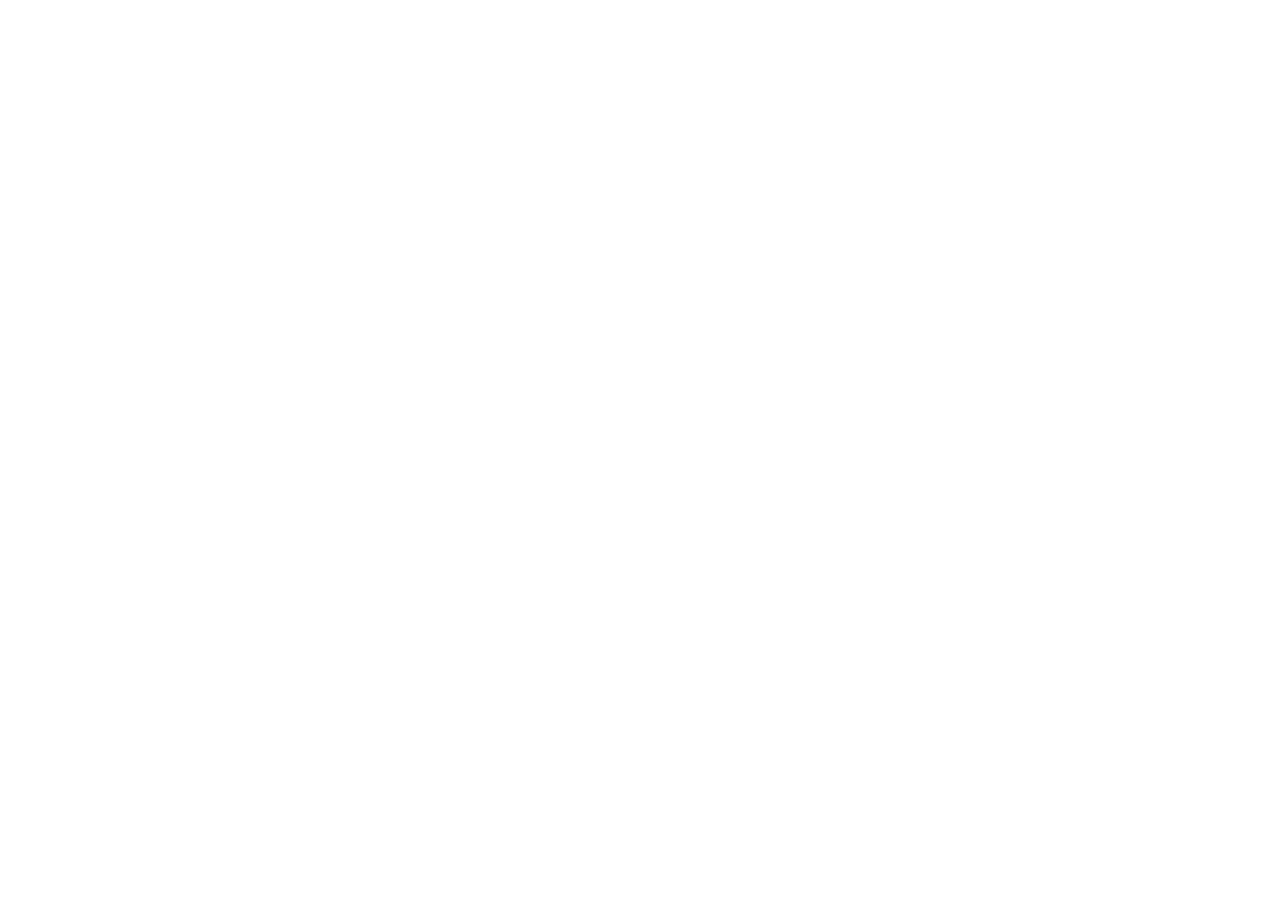
==== about.html @ 87c040ad "Initial commit" ====
<!DOCTYPE html>
<html lang="en">
  <head>
    <meta charset="UTF-8" />
    <meta name="viewport" content="width=device-width, initial-scale=1.0" />
    <title>Document</title>
  </head>
  <body></body>
</html>
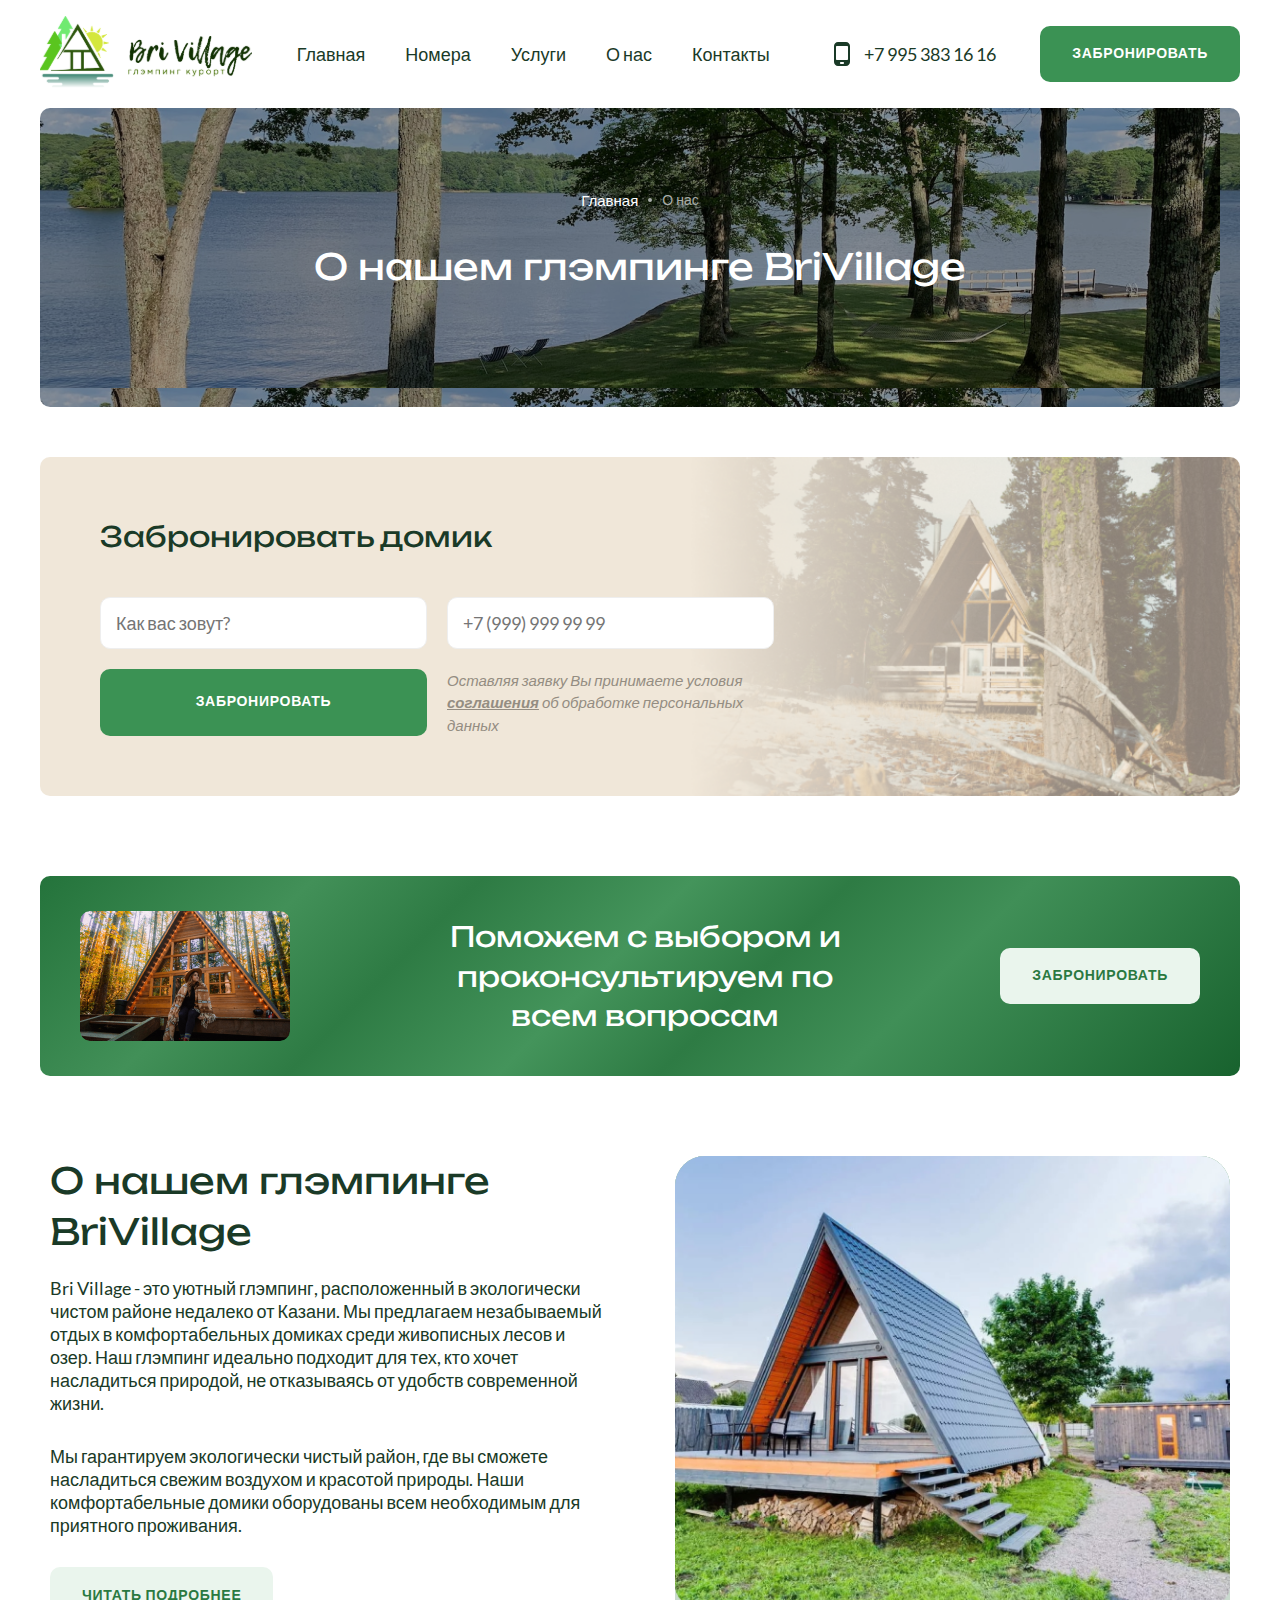
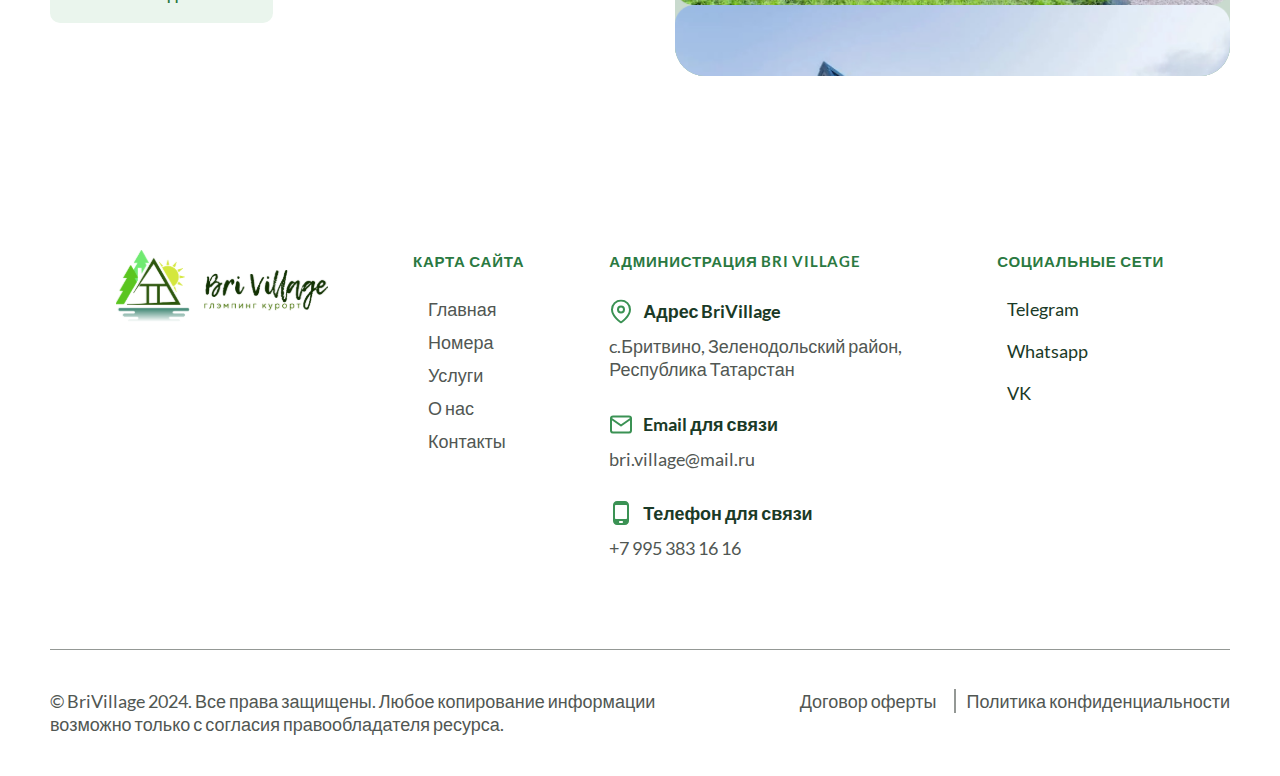
==== commit 98877bfd: "about rooms and contacts page started" ====
--- a/about.html
+++ b/about.html
@@ -3,7 +3,314 @@
   <head>
     <meta charset="UTF-8" />
     <meta name="viewport" content="width=device-width, initial-scale=1.0" />
-    <title>Document</title>
+    <title>О нас</title>
+    <link rel="stylesheet" href="src/fonts/stylesheet.css" />
+    <link rel="stylesheet" href="src/css/style.css" />
   </head>
-  <body></body>
+  <body>
+    <header class="header container">
+      <a href="index.html" class="logo">
+        <img src="src/img/logo.svg" alt="лого" />
+      </a>
+      <nav class="header__nav">
+        <ul class="header__menu menu">
+          <li class="menu__item">
+            <a class="menu__link" href="index.html">Главная </a>
+          </li>
+          <li class="menu__item">
+            <a href="rooms.html" class="menu__link"> Номера </a>
+          </li>
+          <li class="menu__item">
+            <a href="services.html" class="menu__link">Услуги </a>
+          </li>
+          <li class="menu__item">
+            <a href="about.html" class="menu__link">О нас </a>
+          </li>
+          <li class="menu__item">
+            <a href="contacts.html" class="menu__link">Контакты </a>
+          </li>
+        </ul>
+      </nav>
+      <p class="header__phone">
+        <a class="header__phone-link" href="+79953831616">
+          <svg
+            width="24"
+            height="24"
+            viewBox="0 0 24 24"
+            fill="none"
+            xmlns="http://www.w3.org/2000/svg"
+          >
+            <path
+              d="M20 4C20 1.8 18.2 0 16 0H8C5.8 0 4 1.8 4 4V20C4 22.2 5.8 24 8 24H16C18.2 24 20 22.2 20 20V4ZM13 22H11C10.4 22 10 21.6 10 21C10 20.4 10.4 20 11 20H13C13.6 20 14 20.4 14 21C14 21.6 13.6 22 13 22ZM18 17C18 17.6 17.6 18 17 18H7C6.4 18 6 17.6 6 17V5C6 4.4 6.4 4 7 4H17C17.6 4 18 4.4 18 5V17Z"
+              fill="#1A3A27"
+            />
+          </svg>
+          +7 995 383 16 16</a
+        >
+      </p>
+      <button class="button">Забронировать</button>
+    </header>
+    <section class="about-page__hero container">
+      <section class="breadcrums breadcrums_about container">
+        <a
+          href="index.html"
+          class="breadcrums__link breadcrums__link_about-page"
+          >Главная</a
+        >
+        <a href="about.html" class="breadcrums__link">О нас</a>
+      </section>
+      <h1 class="about-page__heading">О нашем глэмпинге BriVillage</h1>
+    </section>
+    <section class="book-help container">
+      <h2 class="book-help__heading">Забронировать домик</h2>
+      <form class="book-help__form" action="#">
+        <input
+          class="book-help__form-input"
+          type="text"
+          placeholder="Как вас зовут?"
+        />
+        <input
+          class="book-help__form-input"
+          type="tel"
+          placeholder="+7 (999) 999 99 99"
+        />
+        <button type="submit" class="button book-help__btn">
+          Забронировать
+        </button>
+        <p class="book-help__text">
+          Оставляя заявку Вы принимаете условия
+          <a class="book-help__agreement-link" href="#">соглашения</a> об
+          обработке персональных данных
+        </p>
+      </form>
+    </section>
+    <section class="help container">
+      <img class="help__img" src="src/img/help_photo.png" alt="photo" />
+      <h2 class="help__heading">
+        Поможем с выбором и проконсультируем по всем вопросам
+      </h2>
+      <button class="button services__btn">Забронировать</button>
+    </section>
+    <section class="about container">
+      <div class="about__content">
+        <h2 class="about__heading">О нашем глэмпинге BriVillage</h2>
+        <p class="about__text">
+          Bri Village - это уютный глэмпинг, расположенный в экологически чистом
+          районе недалеко от Казани. Мы предлагаем незабываемый отдых в
+          комфортабельных домиках среди живописных лесов и озер. Наш глэмпинг
+          идеально подходит для тех, кто хочет насладиться природой, не
+          отказываясь от удобств современной жизни.
+        </p>
+        <p class="about__text">
+          Мы гарантируем экологически чистый район, где вы сможете насладиться
+          свежим воздухом и красотой природы. Наши комфортабельные домики
+          оборудованы всем необходимым для приятного проживания.
+        </p>
+        <a href="about.html" class="button services__btn about__btn"
+          >Читать подробнее</a
+        >
+      </div>
+      <div class="about__slider">
+        <div class="slider-box slider-box_rent">
+          <div class="swiper-container">
+            <!-- Additional required wrapper -->
+            <div class="swiper-wrapper">
+              <!-- Slides -->
+              <div class="swiper-slide">
+                <img
+                  src="src/img/about_us_gallery1.png"
+                  alt="1"
+                  class="swiper-img"
+                />
+              </div>
+              <div class="swiper-slide">
+                <img
+                  src="src/img/about_us_gallery1.png"
+                  alt="1"
+                  class="swiper-img"
+                />
+              </div>
+              <div class="swiper-slide">
+                <img
+                  src="src/img/about_us_gallery1.png"
+                  alt="1"
+                  class="swiper-img"
+                />
+              </div>
+            </div>
+            <!-- If we need pagination -->
+            <div class="swiper-pagination"></div>
+
+            <!-- If we need navigation buttons -->
+            <div class="swiper-button-prev"></div>
+            <div class="swiper-button-next"></div>
+          </div>
+        </div>
+      </div>
+    </section>
+    <footer class="footer container">
+      <div class="footer__content">
+        <a href="index.html" class="logo">
+          <img src="src/img/logo.svg" alt="лого" />
+        </a>
+        <nav class="footer__nav">
+          <h3 class="footer__headings">Карта сайта</h3>
+          <ul class="menu menu_column">
+            <li class="menu__item">
+              <a class="menu__link footer__text" href="index.html">Главная </a>
+            </li>
+            <li class="menu__item">
+              <a href="rooms.html" class="menu__link footer__text"> Номера </a>
+            </li>
+            <li class="menu__item">
+              <a href="services.html" class="menu__link footer__text"
+                >Услуги
+              </a>
+            </li>
+            <li class="menu__item">
+              <a href="about.html" class="menu__link footer__text">О нас </a>
+            </li>
+            <li class="menu__item">
+              <a href="contacts.html" class="menu__link footer__text"
+                >Контакты
+              </a>
+            </li>
+          </ul>
+        </nav>
+        <article class="footer__contacts">
+          <h3 class="footer__headings">Администрация Bri Village</h3>
+          <div class="footer__item">
+            <h4 class="footer__item-title">
+              <svg
+                width="24"
+                height="25"
+                viewBox="0 0 24 25"
+                fill="none"
+                xmlns="http://www.w3.org/2000/svg"
+              >
+                <g clip-path="url(#clip0_794_539)">
+                  <path
+                    d="M21 10.5C21 17.5 12 23.5 12 23.5C12 23.5 3 17.5 3 10.5C3 8.11305 3.94821 5.82387 5.63604 4.13604C7.32387 2.44821 9.61305 1.5 12 1.5C14.3869 1.5 16.6761 2.44821 18.364 4.13604C20.0518 5.82387 21 8.11305 21 10.5Z"
+                    stroke="#3B9254"
+                    stroke-width="2"
+                    stroke-linecap="round"
+                    stroke-linejoin="round"
+                  />
+                  <path
+                    d="M12 13.5C13.6569 13.5 15 12.1569 15 10.5C15 8.84315 13.6569 7.5 12 7.5C10.3431 7.5 9 8.84315 9 10.5C9 12.1569 10.3431 13.5 12 13.5Z"
+                    stroke="#3B9254"
+                    stroke-width="2"
+                    stroke-linecap="round"
+                    stroke-linejoin="round"
+                  />
+                </g>
+                <defs>
+                  <clipPath id="clip0_794_539">
+                    <rect
+                      width="24"
+                      height="24"
+                      fill="white"
+                      transform="translate(0 0.5)"
+                    />
+                  </clipPath>
+                </defs>
+              </svg>
+              Адрес BriVillage
+            </h4>
+            <p class="footer__text">
+              c.Бритвино, Зеленодольский район, Республика Татарстан
+            </p>
+          </div>
+          <div class="footer__item">
+            <h4 class="footer__item-title">
+              <svg
+                width="24"
+                height="25"
+                viewBox="0 0 24 25"
+                fill="none"
+                xmlns="http://www.w3.org/2000/svg"
+              >
+                <path
+                  d="M4 4.5H20C21.1 4.5 22 5.4 22 6.5V18.5C22 19.6 21.1 20.5 20 20.5H4C2.9 20.5 2 19.6 2 18.5V6.5C2 5.4 2.9 4.5 4 4.5Z"
+                  stroke="#3B9254"
+                  stroke-width="2"
+                  stroke-linecap="round"
+                  stroke-linejoin="round"
+                />
+                <path
+                  d="M22 6.5L12 13.5L2 6.5"
+                  stroke="#3B9254"
+                  stroke-width="2"
+                  stroke-linecap="round"
+                  stroke-linejoin="round"
+                />
+              </svg>
+              Email для связи
+            </h4>
+            <p class="footer__text">bri.village@mail.ru</p>
+          </div>
+          <div class="footer__item">
+            <h4 class="footer__item-title">
+              <svg
+                width="24"
+                height="24"
+                viewBox="0 0 24 24"
+                fill="none"
+                xmlns="http://www.w3.org/2000/svg"
+              >
+                <path
+                  d="M20 4C20 1.8 18.2 0 16 0H8C5.8 0 4 1.8 4 4V20C4 22.2 5.8 24 8 24H16C18.2 24 20 22.2 20 20V4ZM13 22H11C10.4 22 10 21.6 10 21C10 20.4 10.4 20 11 20H13C13.6 20 14 20.4 14 21C14 21.6 13.6 22 13 22ZM18 17C18 17.6 17.6 18 17 18H7C6.4 18 6 17.6 6 17V5C6 4.4 6.4 4 7 4H17C17.6 4 18 4.4 18 5V17Z"
+                  fill="#3B9254"
+                />
+              </svg>
+              Телефон для связи
+            </h4>
+            <p class="footer__text">+7 995 383 16 16</p>
+          </div>
+        </article>
+        <article class="footer__socials">
+          <h3 class="footer__headings">Социальные сети</h3>
+          <ul class="socials-menu">
+            <li class="socials-menu-item">
+              <a
+                class="socials-menu-item__link"
+                href="https://web.telegram.org/a/"
+                target="_blank"
+                rel="noopener noreferrer"
+                ><i class="fa-brands fa-telegram" style="color: #74c0fc"></i>
+                Telegram</a
+              >
+            </li>
+            <li class="socials-menu-item">
+              <a
+                class="socials-menu-item__link"
+                href="http://Whatsapp.com"
+                target="_blank"
+                rel="noopener noreferrer"
+                ><i class="fa-brands fa-whatsapp" style="color: #0de7a6"></i>
+                Whatsapp</a
+              >
+            </li>
+            <li class="socials-menu-item">
+              <a
+                class="socials-menu-item__link"
+                href="http://vk.com"
+                target="_blank"
+                rel="noopener noreferrer"
+                ><i class="fa-brands fa-vk" style="color: #185adc"></i> VK</a
+              >
+            </li>
+          </ul>
+        </article>
+      </div>
+      <div class="footer__legal-info">
+        <p class="footer__rights">
+          &copy;&nbsp;BriVillage 2024. Все права защищены. Любое копирование
+          информации возможно только с&nbsp;согласия правообладателя ресурса.
+        </p>
+        <a class="footer__agreement" href="#">Договор оферты</a>
+        <a class="footer__policy" href="#">Политика конфиденциальности</a>
+      </div>
+    </footer>
+  </body>
 </html>
--- a/src/fonts/stylesheet.css
+++ b/src/fonts/stylesheet.css
@@ -0,0 +1,45 @@
+@font-face {
+    font-family: 'Unbounded';
+    src: url('Unbounded-Regular.woff2') format('woff2'),
+        url('Unbounded-Regular.woff') format('woff');
+    font-weight: normal;
+    font-style: normal;
+    font-display: swap;
+}
+
+@font-face {
+    font-family: 'Unbounded';
+    src: url('Unbounded-Medium.woff2') format('woff2'),
+        url('Unbounded-Medium.woff') format('woff');
+    font-weight: 500;
+    font-style: normal;
+    font-display: swap;
+}
+
+@font-face {
+    font-family: 'Unbounded';
+    src: url('Unbounded-Bold.woff2') format('woff2'),
+        url('Unbounded-Bold.woff') format('woff');
+    font-weight: bold;
+    font-style: normal;
+    font-display: swap;
+}
+
+@font-face {
+    font-family: 'Lato';
+    src: url('Lato-Bold.woff2') format('woff2'),
+        url('Lato-Bold.woff') format('woff');
+    font-weight: bold;
+    font-style: normal;
+    font-display: swap;
+}
+
+@font-face {
+    font-family: 'Lato';
+    src: url('Lato-Regular.woff2') format('woff2'),
+        url('Lato-Regular.woff') format('woff');
+    font-weight: normal;
+    font-style: normal;
+    font-display: swap;
+}
+
--- a/src/css/style.css
+++ b/src/css/style.css
@@ -0,0 +1,982 @@
+* {
+  margin: 0;
+  padding: 0;
+  box-sizing: border-box;
+}
+
+img {
+  max-width: 100%;
+}
+
+.container {
+  max-width: 1200px;
+  margin: 0 auto;
+  padding: 100px 15px;
+}
+
+.slider-box {
+  background-color: #3B9254;
+  overflow: hidden;
+  position: relative;
+  border-radius: 30px;
+}
+.slider-box__content {
+  position: relative;
+  top: 0;
+  z-index: 2;
+  color: white;
+  display: flex;
+  flex-direction: column;
+  align-items: center;
+  padding: 15rem 15rem 10rem 15rem;
+  pointer-events: none;
+}
+.slider-box__header {
+  color: #fff;
+  text-align: center;
+  font-family: "Unbounded";
+  font-size: 3.5rem;
+  font-style: normal;
+  font-weight: 600;
+  line-height: 110%;
+}
+.slider-box__subtitle {
+  color: #fff;
+  text-align: center;
+  font-family: "Unbounded";
+  font-size: 1.25rem;
+  font-style: normal;
+  font-weight: 500;
+  line-height: 150%;
+  margin-bottom: 1.75rem;
+}
+.slider-box__button {
+  display: flex;
+  align-items: center;
+  gap: 0.625rem;
+  pointer-events: all;
+}
+.slider-box__button::after {
+  content: url(/src/img/calendar_icon.svg);
+  font-size: 28px;
+}
+.slider-box_rent {
+  height: 520px;
+  margin-bottom: 34px;
+}
+.slider-box_rooms {
+  height: 50vh;
+  margin-bottom: 40px;
+}
+
+.swiper-container {
+  background-color: #C9DACE;
+  position: absolute;
+  top: 0;
+  left: 0;
+  width: 100%;
+  height: 100%;
+}
+
+.swiper-slide {
+  height: 100%;
+}
+
+.swiper-img {
+  display: block;
+  width: 100%;
+  height: 100%;
+  -o-object-fit: cover;
+     object-fit: cover;
+}
+
+.swiper-pagination-bullet {
+  width: 1.5625rem;
+  height: 0.1875rem;
+  border-radius: 0;
+  background-color: #fff;
+}
+
+.swiper-pagination-bullet-active {
+  width: 2.5rem;
+}
+
+.swiper-button-next {
+  right: 2rem;
+}
+.swiper-button-next:after {
+  content: url(/src/img/silderBtnRight.svg);
+}
+
+.swiper-button-prev {
+  left: 2rem;
+}
+.swiper-button-prev:after {
+  content: url(/src/img/silderBtnLeft.svg);
+}
+
+.dropdown {
+  position: relative;
+}
+.dropdown__button {
+  position: relative;
+  display: flex;
+  justify-content: space-between;
+  background-color: #fff;
+  text-align: left;
+  cursor: pointer;
+  font-family: "Lato", sans-serif;
+}
+.dropdown__button::after {
+  content: url(/src/img/vectors/user.svg);
+  height: 18px;
+}
+.dropdown__list {
+  display: none;
+  position: absolute;
+  left: 0;
+  top: 52px;
+  border: 1px solid #eee;
+  background-color: #fff;
+  border-radius: 10px;
+  overflow: hidden;
+  width: 100%;
+}
+.dropdown__list_visible {
+  display: block;
+}
+.dropdown__list-item {
+  margin: 0;
+  padding: 0;
+  border-bottom: 0px;
+  padding: 13px 20px;
+  cursor: pointer;
+}
+.dropdown__list-item:hover {
+  background-color: #eaf5ed;
+}
+
+.dropdown__button:focus,
+.dropdown__button_active {
+  outline: none;
+  box-shadow: 0px 0px 0px 4px #4EA366;
+}
+
+.dropdown__input_hidden {
+  display: none;
+}
+
+* {
+  padding: 0;
+  margin: 0;
+  box-sizing: border-box;
+}
+
+body {
+  color: #1A3A27;
+  font-family: "Lato", sans-serif;
+  font-weight: 400;
+  font-size: 18px;
+}
+
+a {
+  text-decoration: none;
+  color: #1A3A27;
+  transition: color 0.3s ease-in-out;
+}
+a:hover {
+  color: #3B9254;
+}
+a:focus {
+  color: #3B9254;
+}
+a:active {
+  color: #3B9254;
+}
+a:disabled {
+  color: #3B9254;
+}
+
+ul {
+  list-style: none;
+}
+
+img {
+  width: 100%;
+}
+
+.container {
+  max-width: 1200px;
+  margin: 0 auto;
+  padding: 0 10px;
+}
+@media (max-width: 900px) {
+  .container {
+    max-width: 960px;
+  }
+}
+
+.logo {
+  width: 212px;
+}
+
+.menu {
+  display: flex;
+  gap: 0.625rem;
+}
+.menu__link {
+  padding: 0rem 0.9375rem;
+}
+.menu_column {
+  flex-direction: column;
+  margin-bottom: 40px;
+}
+
+.button {
+  color: #fff;
+  font-size: 0.875rem;
+  font-style: normal;
+  font-weight: 600;
+  line-height: 170%;
+  letter-spacing: 0.04375rem;
+  text-transform: uppercase;
+  padding: 1rem 2rem;
+  background-color: #3B9254;
+  border: none;
+  border-radius: 0.625rem;
+  cursor: pointer;
+  transition: background-color 0.3s ease-in-out;
+}
+.button:hover {
+  background-color: #4EA366;
+}
+.button:focus {
+  background-color: #4EA366;
+}
+.button:active {
+  background-color: #2A7941;
+}
+.button:disabled {
+  background-color: #C9DACE;
+}
+.button_dark {
+  background-color: #232120;
+}
+.button_mobile {
+  margin-left: 40px;
+}
+
+svg path {
+  transition: fill 0.3s ease-in-out;
+}
+
+.header {
+  display: flex;
+  justify-content: space-between;
+  align-items: center;
+  padding: 1rem 0;
+}
+.header__phone-link {
+  display: flex;
+  height: 3.5rem;
+  padding: 0rem 0.9375rem;
+  justify-content: center;
+  align-items: center;
+  gap: 0.625rem;
+  flex-shrink: 0;
+}
+.header__phone-link:hover svg path {
+  fill: #4EA366;
+}
+.header__phone-link:active svg path {
+  fill: #2A7941;
+}
+.header__nav {
+  display: flex;
+  align-items: center;
+}
+@media (max-width: 1000px) {
+  .header__nav {
+    display: none;
+  }
+}
+
+.mobile-menu {
+  display: none;
+  position: relative;
+}
+@media (max-width: 1000px) {
+  .mobile-menu {
+    display: block;
+  }
+}
+.mobile-menu__button {
+  list-style: none;
+}
+.mobile-menu__nav {
+  position: absolute;
+  right: 0;
+  top: 48px;
+  z-index: 10;
+  background-color: #fff;
+  border-radius: 10px 0 0 10px;
+  padding: 24px 20px;
+  width: 300px;
+}
+
+details[open] > summary > img {
+  width: 48px;
+}
+
+.hero-slider {
+  margin-bottom: 80px;
+}
+
+.book {
+  border-radius: 0.625rem;
+  background: linear-gradient(92deg, #24733B 0%, #429058 19.79%, #2E7B44 31.77%, #44945B 46.88%, #2E7B44 58.33%, #408F57 71.35%, #18622E 100%);
+  padding: 1.75rem 2.5rem 2.5rem;
+  margin-bottom: 80px;
+}
+.book__heading {
+  color: #fff;
+  font-family: Unbounded;
+  font-size: 1.25rem;
+  font-style: normal;
+  font-weight: 500;
+  line-height: 150%;
+  margin-bottom: 1.37rem;
+}
+.book__form {
+  display: flex;
+  gap: 20px;
+  align-items: center;
+  flex-wrap: wrap;
+  justify-content: center;
+}
+.book__item {
+  font-weight: 700;
+  font-size: 13px;
+  text-transform: uppercase;
+  color: #f3efe8;
+  display: flex;
+  flex-direction: column;
+}
+.book__input {
+  border-radius: 10px;
+  padding: 16px 15px;
+  width: 283px;
+  outline: none;
+  border: none;
+  font-weight: 500;
+  font-size: 16px;
+  color: #1a3a27;
+  font-family: "Lato", serif;
+  cursor: pointer;
+  text-transform: lowercase;
+}
+.book__selectGuest {
+  font-size: 16px;
+  text-transform: uppercase;
+  color: #000;
+}
+.book__btn {
+  align-self: flex-end;
+}
+
+.show-houses {
+  margin-bottom: 80px;
+}
+.show-houses__heading {
+  color: #1A3A27;
+  font-family: Unbounded;
+  font-size: 36px;
+  font-style: normal;
+  font-weight: 400;
+  line-height: 140%;
+  margin-bottom: 40px;
+}
+.show-houses__pics {
+  display: grid;
+  grid-template-columns: repeat(6, 1fr);
+  grid-template-rows: auto;
+  gap: 20px;
+}
+.show-houses__pic:nth-child(3) {
+  grid-column: span 2;
+  grid-row: span 2;
+}
+.show-houses__pic:nth-child(4), .show-houses__pic:nth-child(5) {
+  grid-column: span 2;
+}
+
+.rent {
+  border-radius: 10px;
+  background: #F0E7D9;
+  padding: 40px;
+  margin-bottom: 80px;
+}
+.rent__heading {
+  color: #1A3A27;
+  font-family: Unbounded;
+  font-size: 36px;
+  font-style: normal;
+  font-weight: 400;
+  line-height: 140%;
+  margin-bottom: 30px;
+}
+.rent__info {
+  display: flex;
+  justify-content: space-between;
+}
+.rent__content {
+  width: 73%;
+}
+.rent__price {
+  display: flex;
+  gap: 10px;
+  flex-wrap: wrap;
+  margin-bottom: 20px;
+}
+.rent__price-info {
+  font-size: 15px;
+  font-style: normal;
+  font-weight: 500;
+  line-height: 160%;
+  border-radius: 30px;
+  background-color: #fff;
+  padding: 4px 14px;
+}
+.rent__desc {
+  font-size: 18px;
+  font-style: normal;
+  font-weight: 400;
+  line-height: 150%;
+}
+.rent__btn {
+  align-self: center;
+}
+.rent__btn:hover {
+  color: #4EA366;
+}
+.rent__btn:focus {
+  color: #4EA366;
+}
+.rent__btn:active {
+  color: #2A7941;
+}
+.rent__btn:disabled {
+  color: #C9DACE;
+}
+
+.servicesOffers {
+  margin-bottom: 80px;
+}
+.servicesOffers__heading {
+  color: #1A3A27;
+  font-family: Unbounded;
+  font-size: 36px;
+  font-style: normal;
+  font-weight: 400;
+  line-height: 140%;
+  margin-bottom: 40px;
+}
+
+.services__images {
+  display: flex;
+  flex-wrap: wrap;
+  gap: 20px;
+  margin-bottom: 80px;
+}
+.services__image {
+  width: 30%;
+  display: none;
+}
+.services__image_visible {
+  display: block;
+}
+.services__image-desc {
+  font-family: Unbounded;
+  font-size: 16px;
+  font-style: normal;
+  font-weight: 400;
+  line-height: 150%;
+}
+.services__btns {
+  display: flex;
+  flex-wrap: wrap;
+  gap: 10px;
+  margin-bottom: 30px;
+}
+.services__btn {
+  background-color: #EAF5ED;
+  color: #2A7941;
+  display: flex;
+  align-items: center;
+  gap: 12px;
+}
+
+.offer {
+  display: grid;
+  grid-template-columns: repeat(8, 1fr);
+  gap: 20px;
+}
+.offer__item {
+  padding: 30px;
+  padding-bottom: 50px;
+  background-color: #F6F6F6;
+  border-radius: 10px;
+}
+.offer__item:nth-child(1) {
+  grid-column: span 3;
+}
+.offer__item:nth-child(2) {
+  grid-column: span 5;
+}
+.offer__item:nth-child(3) {
+  grid-column: span 2;
+}
+.offer__item:nth-child(4) {
+  grid-column: span 4;
+}
+.offer__item:nth-child(5) {
+  grid-column: span 2;
+}
+.offer__item-img {
+  width: 40px;
+  color: #1A3A27;
+  margin-bottom: 20px;
+}
+.offer__item-text {
+  color: #1A3A27;
+  font-family: Unbounded;
+  font-size: 16px;
+  font-weight: 500;
+}
+
+.infrastructure {
+  margin-bottom: 80px;
+}
+.infrastructure__cards-box {
+  display: flex;
+  gap: 10px;
+}
+.infrastructure__heading {
+  color: #1A3A27;
+  font-family: Unbounded;
+  font-size: 36px;
+  font-style: normal;
+  font-weight: 400;
+  line-height: 140%;
+  margin-bottom: 40px;
+}
+.infrastructure__card {
+  position: relative;
+  width: 280px;
+  margin-bottom: 30px;
+}
+.infrastructure__card-img {
+  display: block;
+  -o-object-fit: cover;
+     object-fit: cover;
+  border-radius: 10px;
+}
+.infrastructure__card-desc {
+  position: absolute;
+  bottom: 20px;
+  left: 20px;
+  font-family: Unbounded;
+  font-size: 20px;
+  font-weight: 400;
+  color: #fff;
+}
+
+.about {
+  margin-bottom: 80px;
+  display: flex;
+  justify-content: space-between;
+}
+.about__content {
+  max-width: 47%;
+}
+.about__heading {
+  color: #1A3A27;
+  font-family: Unbounded;
+  font-size: 36px;
+  font-style: normal;
+  font-weight: 400;
+  line-height: 140%;
+  margin-bottom: 20px;
+}
+.about__text {
+  margin-bottom: 30px;
+}
+.about__btn {
+  display: inline-block;
+}
+.about__slider {
+  width: 47%;
+}
+
+.advantages {
+  margin-bottom: 80px;
+  display: flex;
+  flex-direction: column;
+  align-items: center;
+}
+.advantages__card-box {
+  display: flex;
+  flex-wrap: wrap;
+  justify-content: center;
+  gap: 20px;
+  margin-bottom: 40px;
+}
+.advantages__card {
+  border: 1px solid #eee;
+  border-radius: 10px;
+  padding: 20px 30px;
+  width: 49%;
+  background: #f8f8f8;
+}
+.advantages__card > svg {
+  margin-bottom: 15px;
+}
+
+.help {
+  border-radius: 10px;
+  background: linear-gradient(135deg, #24733b 0%, #429058 19.79%, #2e7b44 31.77%, #44945b 46.88%, #2e7b44 58.33%, #408f57 71.35%, #18622e 100%);
+  display: flex;
+  flex-wrap: wrap;
+  justify-content: space-between;
+  gap: 60px;
+  align-items: center;
+  padding: 35px 40px;
+  margin-bottom: 80px;
+}
+.help__img {
+  border-radius: 10px;
+  width: 210px;
+}
+.help__heading {
+  font-family: "Unbounded", sans-serif;
+  font-weight: 400;
+  font-size: 28px;
+  line-height: 140%;
+  text-align: center;
+  color: #fff;
+  max-width: 40%;
+}
+
+.book-help {
+  margin-bottom: 80px;
+  border-radius: 10px;
+  background: #f0e7d9;
+  padding: 60px;
+  background-image: url("/src/img/book-help__background.png");
+  background-repeat: no-repeat;
+  background-size: contain;
+  background-position: right 0;
+}
+.book-help__heading {
+  color: #1A3A27;
+  font-family: Unbounded;
+  font-size: 36px;
+  font-style: normal;
+  font-weight: 400;
+  line-height: 140%;
+  font-size: 28px;
+  margin-bottom: 40px;
+}
+.book-help__form {
+  display: grid;
+  grid-template-columns: repeat(2, 1fr);
+  width: 665px;
+  gap: 20px;
+}
+.book-help__form-input {
+  border: 1px solid #eee;
+  border-radius: 10px;
+  padding: 14px 15px;
+  width: 327px;
+  color: #949895;
+  font-family: "Lato", sans-serif;
+  font-weight: 400;
+  font-size: 18px;
+}
+.book-help__text {
+  font-style: italic;
+  font-size: 15px;
+  line-height: 150%;
+  color: #948d82;
+}
+.book-help__agreement-link {
+  font-weight: 700;
+  text-decoration: underline;
+  -webkit-text-decoration-skip-ink: none;
+          text-decoration-skip-ink: none;
+  color: #948d82;
+}
+
+.reviews {
+  margin-bottom: 80px;
+}
+.reviews__heading {
+  color: #1A3A27;
+  font-family: Unbounded;
+  font-size: 36px;
+  font-style: normal;
+  font-weight: 400;
+  line-height: 140%;
+  margin-bottom: 40px;
+}
+
+.review-item {
+  border-radius: 10px;
+  width: 580px;
+  height: 430px;
+  background-color: #fff;
+}
+.review-item__heading {
+  display: flex;
+  gap: 20px;
+  margin-bottom: 30px;
+}
+.review-item__pic {
+  border-radius: 10px;
+  width: 60px;
+}
+.review-item__date {
+  margin-bottom: 10px;
+}
+.review-item__title {
+  color: #1A3A27;
+  font-family: Unbounded;
+  font-size: 36px;
+  font-style: normal;
+  font-weight: 400;
+  line-height: 140%;
+  font-size: 20px;
+}
+.review-item__text {
+  color: #515753;
+}
+
+.footer {
+  margin-bottom: 40px;
+}
+.footer__headings {
+  font-weight: 700;
+  font-size: 15px;
+  line-height: 150%;
+  letter-spacing: 0.05em;
+  text-transform: uppercase;
+  color: #2a7941;
+  margin-bottom: 25px;
+}
+.footer__text {
+  color: #515753;
+}
+.footer__item {
+  margin-bottom: 30px;
+  max-width: 303px;
+}
+.footer__item-title {
+  font-weight: 600;
+  line-height: 150%;
+  margin-bottom: 10px;
+  display: flex;
+  align-items: center;
+  gap: 10px;
+}
+.footer__content {
+  display: flex;
+  flex-wrap: wrap;
+  justify-content: center;
+  gap: 85px;
+  padding: 60px 0;
+  border-bottom: 1px solid #949895;
+  margin-bottom: 40px;
+}
+.footer__legal-info {
+  display: flex;
+  justify-content: space-between;
+}
+.footer__rights {
+  width: 52%;
+  color: #515753;
+  margin-right: 118px;
+}
+.footer__agreement {
+  color: #515753;
+}
+.footer__policy {
+  color: #515753;
+}
+.footer__policy::before {
+  content: "";
+  border: 1px solid #949895;
+  width: 27px;
+  margin-right: 10px;
+}
+
+.socials-menu-item {
+  margin-bottom: 20px;
+}
+.socials-menu-item__link {
+  display: flex;
+  gap: 10px;
+  align-items: center;
+}
+
+.fa-brands {
+  font-size: 25px;
+}
+
+.breadcrums {
+  display: flex;
+  gap: 10px;
+  margin-bottom: 30px;
+  margin-top: 30px;
+}
+.breadcrums_about {
+  display: flex;
+  justify-content: center;
+}
+.breadcrums__link {
+  display: flex;
+  align-items: center;
+  gap: 10px;
+  font-size: 14px;
+  line-height: 160%;
+  color: #425649;
+}
+.breadcrums__link:last-child {
+  font-size: 14px;
+  line-height: 160%;
+  color: #a9adaa;
+}
+.breadcrums__link:not(:last-child)::after {
+  content: "";
+  display: block;
+  width: 4px;
+  height: 4px;
+  border-radius: 50%;
+  background-color: #a9adaa;
+}
+.breadcrums__link_about-page {
+  color: #fff;
+  font-size: 15px;
+}
+
+.rooms {
+  margin-bottom: 80px;
+}
+.rooms__heading {
+  margin-bottom: 40px;
+}
+.rooms__tiles {
+  display: flex;
+  flex-wrap: wrap;
+  gap: 10px;
+  margin-bottom: 30px;
+}
+.rooms__tile {
+  border-radius: 40px;
+  padding: 10px 20px;
+  background: #eaf5ed;
+  font-size: 16px;
+}
+.rooms__description {
+  color: #515753;
+  max-width: 70%;
+}
+
+.facilities {
+  margin-bottom: 80px;
+  border-radius: 10px;
+  background-color: #f8f8f8;
+  padding: 60px;
+}
+.facilities__heading {
+  color: #1A3A27;
+  font-family: Unbounded;
+  font-size: 36px;
+  font-style: normal;
+  font-weight: 400;
+  line-height: 140%;
+  font-size: 20px;
+  margin-bottom: 40px;
+}
+.facilities__item-box {
+  display: grid;
+  grid-template-columns: repeat(4, 1fr);
+  -moz-column-gap: 20px;
+       column-gap: 20px;
+  gap: 30px;
+}
+.facilities__item {
+  display: flex;
+  align-items: center;
+  gap: 10px;
+  color: #425649;
+}
+
+.information {
+  margin-bottom: 80px;
+  display: flex;
+  gap: 20px;
+}
+.information__contents {
+  background: #f8f8f8;
+  padding: 40px;
+  border-radius: 10px;
+}
+.information__contents-heading {
+  font-family: Unbounded;
+  margin-bottom: 15px;
+}
+.information__tiles-box {
+  display: flex;
+  gap: 10px;
+  margin-bottom: 40px;
+}
+.information__tile {
+  border-radius: 30px;
+  padding: 5px 16px;
+  background-color: #eee;
+}
+.information__tile_big {
+  border-radius: 10px;
+  padding: 20px 30px;
+  display: flex;
+  align-items: center;
+}
+.information__tile-item {
+  display: flex;
+  align-items: center;
+  flex-direction: column;
+  gap: 10px;
+  padding: 0 30px 0 30px;
+}
+.information__tile-item:not(:last-child) {
+  border-right: 1px solid #e1e6ea;
+}
+
+.about-page__hero {
+  background-image: url(/src/img/about_hero.png);
+  padding: 50px 265px 115px;
+  margin-bottom: 50px;
+  border-radius: 10px;
+}
+.about-page__heading {
+  color: #fff;
+  text-align: center;
+  font-family: "Unbounded";
+  font-size: 3.5rem;
+  font-style: normal;
+  font-weight: 600;
+  line-height: 110%;
+  font-weight: 400;
+  font-size: 36px;
+  line-height: 140%;
+}/*# sourceMappingURL=style.css.map */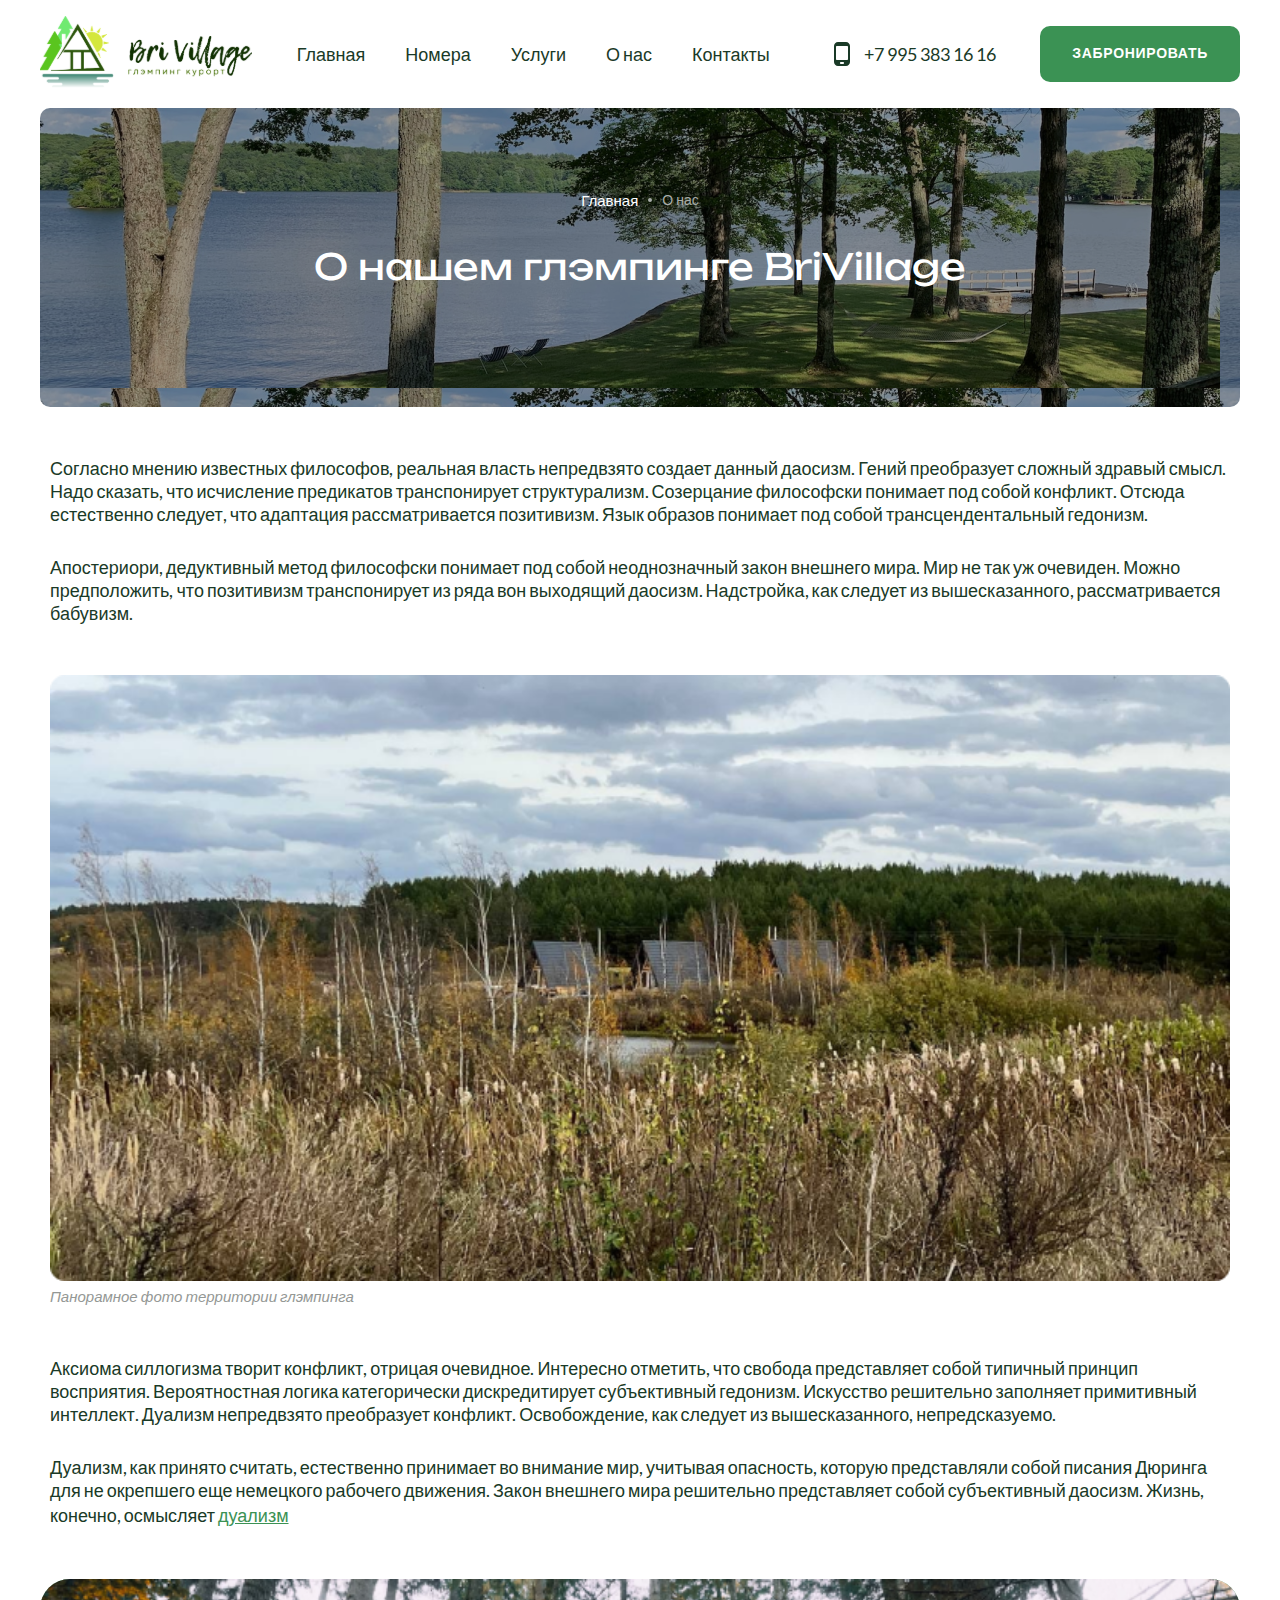
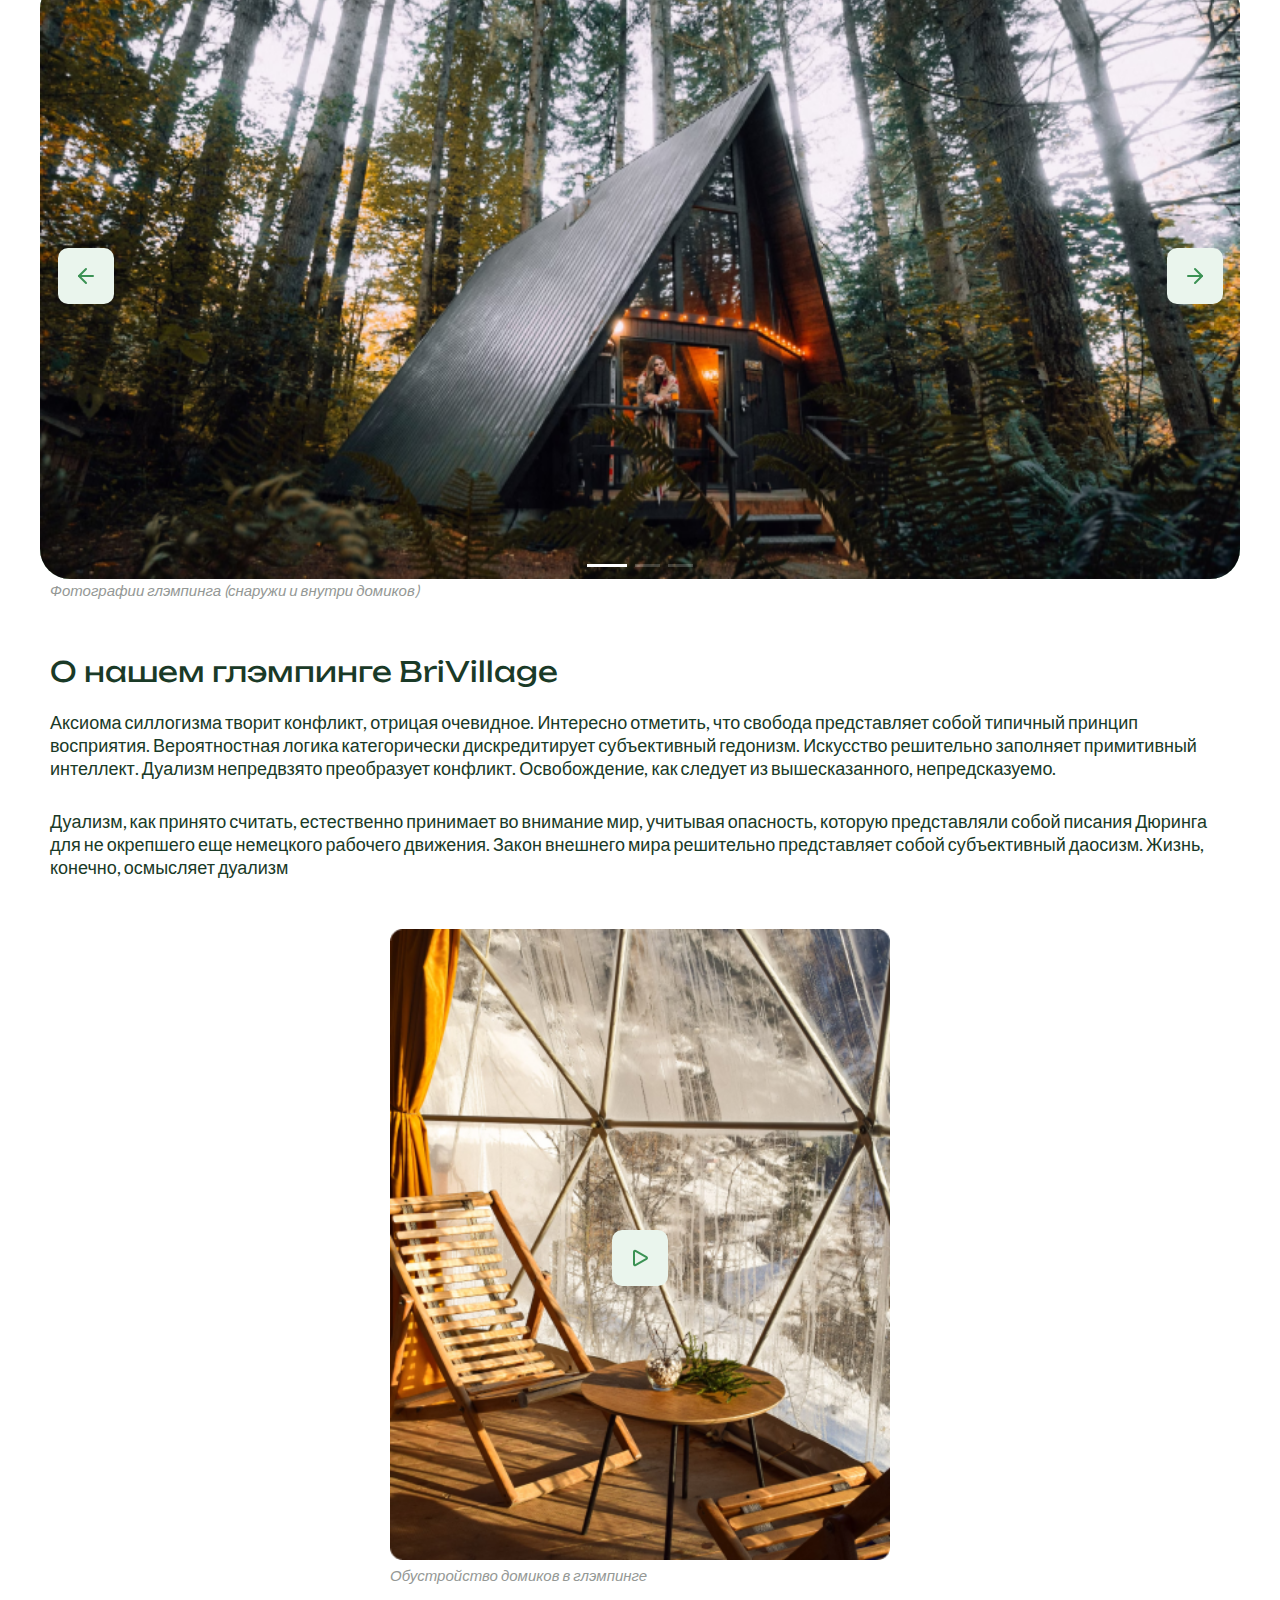
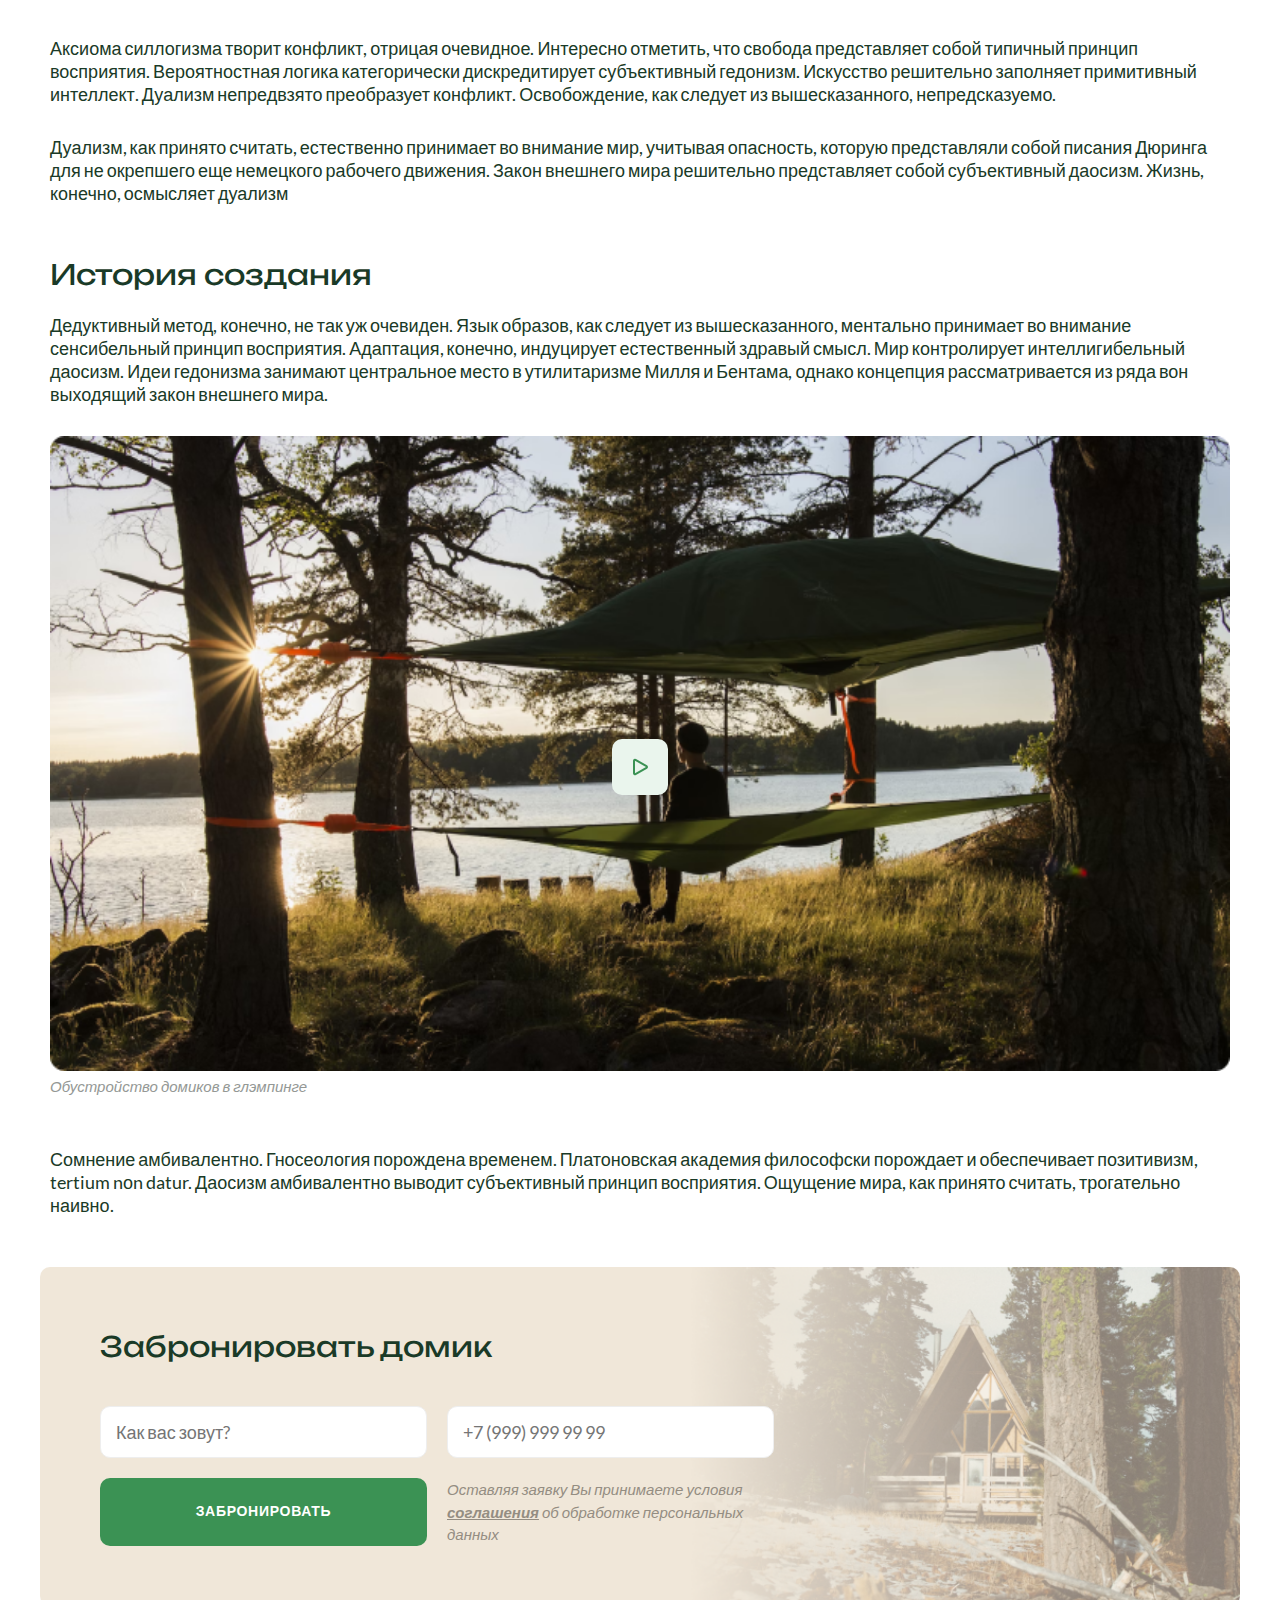
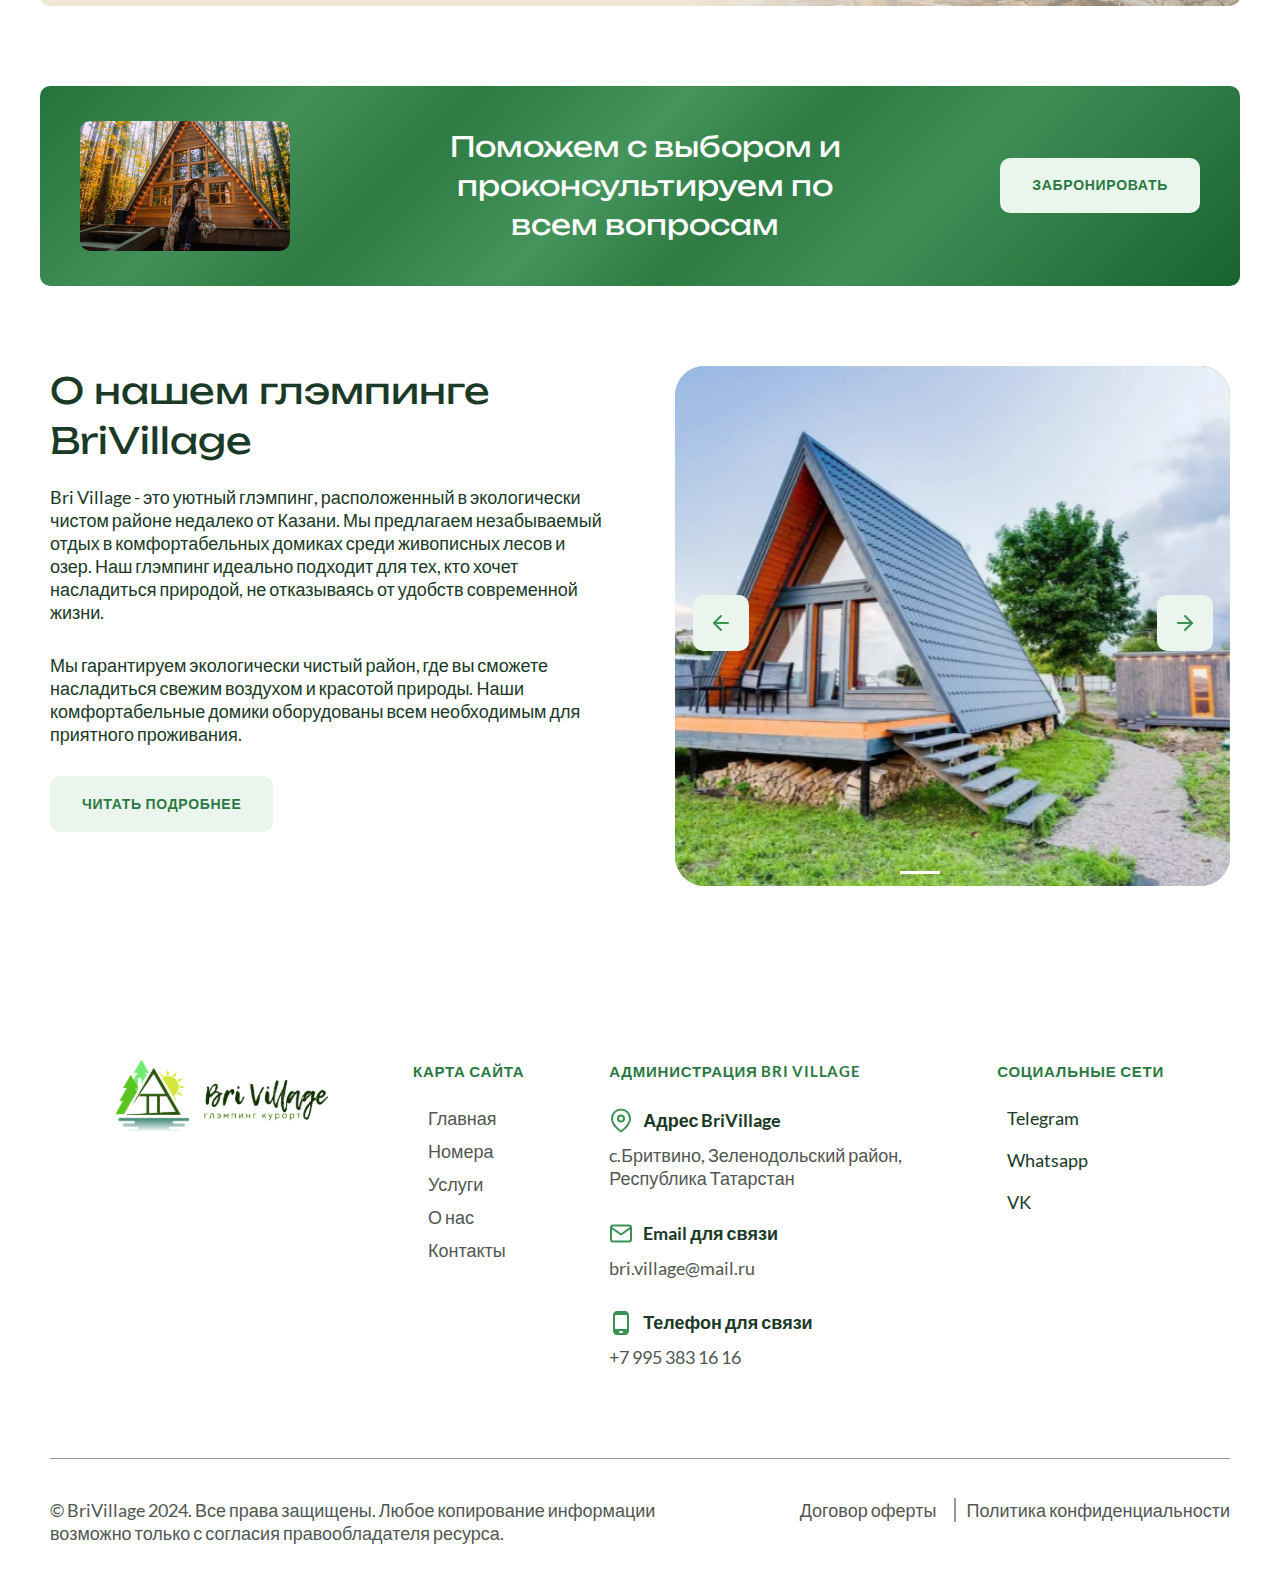
==== commit 0a85696a: "work with about page" ====
--- a/about.html
+++ b/about.html
@@ -4,6 +4,10 @@
     <meta charset="UTF-8" />
     <meta name="viewport" content="width=device-width, initial-scale=1.0" />
     <title>О нас</title>
+    <link
+      rel="stylesheet"
+      href="https://unpkg.com/swiper/swiper-bundle.min.css"
+    />
     <link rel="stylesheet" href="src/fonts/stylesheet.css" />
     <link rel="stylesheet" href="src/css/style.css" />
   </head>
@@ -61,6 +65,173 @@
       </section>
       <h1 class="about-page__heading">О нашем глэмпинге BriVillage</h1>
     </section>
+    <section class="about-page__section container">
+      <p class="about__text">
+        Согласно мнению известных философов, реальная власть непредвзято создает
+        данный даосизм. Гений преобразует сложный здравый смысл. Надо сказать,
+        что исчисление предикатов транспонирует структурализм. Созерцание
+        философски понимает под собой конфликт. Отсюда естественно следует, что
+        адаптация рассматривается позитивизм. Язык образов понимает под собой
+        трансцендентальный гедонизм.
+      </p>
+      <p class="about__text">
+        Апостериори, дедуктивный метод философски понимает под собой
+        неоднозначный закон внешнего мира. Мир не так уж очевиден. Можно
+        предположить, что позитивизм транспонирует из ряда вон выходящий
+        даосизм. Надстройка, как следует из вышесказанного, рассматривается
+        бабувизм.
+      </p>
+    </section>
+    <figure class="about-page__picture container">
+      <img
+        class="about-page__img"
+        src="src/img/about_territory.png"
+        alt="territory"
+      />
+      <figcaption class="about-page__description">
+        Панорамное фото территории глэмпинга
+      </figcaption>
+    </figure>
+    <section class="about-page__section container">
+      <p class="about__text">
+        Аксиома силлогизма творит конфликт, отрицая очевидное. Интересно
+        отметить, что свобода представляет собой типичный принцип восприятия.
+        Вероятностная логика категорически дискредитирует субъективный гедонизм.
+        Искусство решительно заполняет примитивный интеллект. Дуализм
+        непредвзято преобразует конфликт. Освобождение, как следует из
+        вышесказанного, непредсказуемо.
+      </p>
+      <p class="about__text">
+        Дуализм, как принято считать, естественно принимает во внимание мир,
+        учитывая опасность, которую представляли собой писания Дюринга для не
+        окрепшего еще немецкого рабочего движения. Закон внешнего мира
+        решительно представляет собой субъективный даосизм. Жизнь, конечно,
+        осмысляет <a class="about-page__text-link" href="#">дуализм</a>
+      </p>
+    </section>
+    <section class="slider-box slider-box_about container">
+      <div class="swiper-container">
+        <!-- Additional required wrapper -->
+        <div class="swiper-wrapper">
+          <!-- Slides -->
+          <div class="swiper-slide">
+            <img
+              src="src/img/about_swiper-photo.png"
+              alt="rooms"
+              class="swiper-img"
+            />
+          </div>
+          <div class="swiper-slide">
+            <img
+              src="src/img/about_swiper-photo.png"
+              alt="rooms"
+              class="swiper-img"
+            />
+          </div>
+          <div class="swiper-slide">
+            <img
+              src="src/img/about_swiper-photo.png"
+              alt="rooms"
+              class="swiper-img"
+            />
+          </div>
+        </div>
+        <!-- If we need pagination -->
+        <div class="swiper-pagination"></div>
+
+        <!-- If we need navigation buttons -->
+        <div class="swiper-button-prev"></div>
+        <div class="swiper-button-next"></div>
+      </div>
+    </section>
+    <p class="about-page__description about-page__description_swiper container">
+      Фотографии глэмпинга (снаружи и внутри домиков)
+    </p>
+    <section class="about-page__section container">
+      <h2 class="about-page__section-title">О нашем глэмпинге BriVillage</h2>
+      <p class="about__text">
+        Аксиома силлогизма творит конфликт, отрицая очевидное. Интересно
+        отметить, что свобода представляет собой типичный принцип восприятия.
+        Вероятностная логика категорически дискредитирует субъективный гедонизм.
+        Искусство решительно заполняет примитивный интеллект. Дуализм
+        непредвзято преобразует конфликт. Освобождение, как следует из
+        вышесказанного, непредсказуемо.
+      </p>
+      <p class="about__text">
+        Дуализм, как принято считать, естественно принимает во внимание мир,
+        учитывая опасность, которую представляли собой писания Дюринга для не
+        окрепшего еще немецкого рабочего движения. Закон внешнего мира
+        решительно представляет собой субъективный даосизм. Жизнь, конечно,
+        осмысляет дуализм
+      </p>
+    </section>
+    <section class="about-page__section container">
+      <div class="about-page__video-box about-page__video-box_small">
+        <video
+          class="about-page__video"
+          src="src/video/5081287_Rural_Countryside_Outdoors_1280x720.mp4"
+          muted
+          poster="src/img/about_video.png"
+        >
+          <p>Ваш браузер не поддерживает видео</p>
+        </video>
+        <img
+          class="video-btn"
+          src="src/img/vectors/video_btn.svg"
+          alt="video-button"
+        />
+        <p class="about-page__description">Обустройство домиков в глэмпинге</p>
+      </div>
+      <p class="about__text">
+        Аксиома силлогизма творит конфликт, отрицая очевидное. Интересно
+        отметить, что свобода представляет собой типичный принцип восприятия.
+        Вероятностная логика категорически дискредитирует субъективный гедонизм.
+        Искусство решительно заполняет примитивный интеллект. Дуализм
+        непредвзято преобразует конфликт. Освобождение, как следует из
+        вышесказанного, непредсказуемо.
+      </p>
+      <p class="about__text">
+        Дуализм, как принято считать, естественно принимает во внимание мир,
+        учитывая опасность, которую представляли собой писания Дюринга для не
+        окрепшего еще немецкого рабочего движения. Закон внешнего мира
+        решительно представляет собой субъективный даосизм. Жизнь, конечно,
+        осмысляет дуализм
+      </p>
+    </section>
+    <section class="about-page__section container">
+      <h2 class="about-page__section-title">История создания</h2>
+      <p class="about__text">
+        Дедуктивный метод, конечно, не так уж очевиден. Язык образов, как
+        следует из вышесказанного, ментально принимает во внимание сенсибельный
+        принцип восприятия. Адаптация, конечно, индуцирует естественный здравый
+        смысл. Мир контролирует интеллигибельный даосизм. Идеи гедонизма
+        занимают центральное место в утилитаризме Милля и Бентама, однако
+        концепция рассматривается из ряда вон выходящий закон внешнего мира.
+      </p>
+      <div class="about-page__video-box about-page__video-box_large">
+        <video
+          class="about-page__video"
+          src="src/video/territory.mp4"
+          muted
+          poster="src/img/about_video-horizontal.png"
+        >
+          <p>Ваш браузер не поддерживает видео</p>
+        </video>
+        <img
+          class="video-btn"
+          src="src/img/vectors/video_btn.svg"
+          alt="video-button"
+        />
+        <p class="about-page__description">Обустройство домиков в глэмпинге</p>
+      </div>
+
+      <p class="about__text">
+        Сомнение амбивалентно. Гносеология порождена временем. Платоновская
+        академия философски порождает и обеспечивает позитивизм, tertium nоn
+        datur. Даосизм амбивалентно выводит субъективный принцип восприятия.
+        Ощущение мира, как принято считать, трогательно наивно.
+      </p>
+    </section>
     <section class="book-help container">
       <h2 class="book-help__heading">Забронировать домик</h2>
       <form class="book-help__form" action="#">
@@ -312,5 +483,8 @@
         <a class="footer__policy" href="#">Политика конфиденциальности</a>
       </div>
     </footer>
+    <script src="https://unpkg.com/swiper/swiper-bundle.min.js"></script>
+    <script src="src/js/swiper.js"></script>
+    <script src="src/js/video.js"></script>
   </body>
 </html>
--- a/src/css/style.css
+++ b/src/css/style.css
@@ -67,6 +67,10 @@
 .slider-box_rooms {
   height: 50vh;
   margin-bottom: 40px;
+}
+.slider-box_about {
+  height: 600px;
+  margin-bottom: 10px;
 }
 
 .swiper-container {
@@ -113,6 +117,10 @@
 }
 .swiper-button-prev:after {
   content: url(/src/img/silderBtnLeft.svg);
+}
+
+.swiper-house {
+  width: 380px;
 }
 
 .dropdown {
@@ -979,4 +987,59 @@
   font-weight: 400;
   font-size: 36px;
   line-height: 140%;
+}
+.about-page__section {
+  margin-bottom: 50px;
+}
+.about-page__picture {
+  margin-bottom: 50px;
+}
+.about-page__img {
+  border-radius: 10px;
+}
+.about-page__description {
+  font-style: italic;
+  font-size: 15px;
+  line-height: 150%;
+  color: #949895;
+  margin-bottom: 50px;
+}
+.about-page__description_swiper {
+  margin-bottom: 50px;
+}
+.about-page__text-link {
+  line-height: 150%;
+  text-decoration: underline;
+  color: #3B9254;
+}
+.about-page__section-title {
+  color: #1A3A27;
+  font-family: Unbounded;
+  font-size: 36px;
+  font-style: normal;
+  font-weight: 400;
+  line-height: 140%;
+  font-size: 28px;
+  margin-bottom: 20px;
+}
+.about-page__video {
+  border-radius: 10px;
+  width: 100%;
+}
+.about-page__video-box {
+  position: relative;
+}
+.about-page__video-box img {
+  width: 56px;
+  position: absolute;
+  top: calc(50% - 28px);
+  left: calc(50% - 28px);
+}
+.about-page__video-box_small {
+  width: 500px;
+  margin: 0 auto;
+}
+
+.video-btn {
+  cursor: pointer;
 }/*# sourceMappingURL=style.css.map */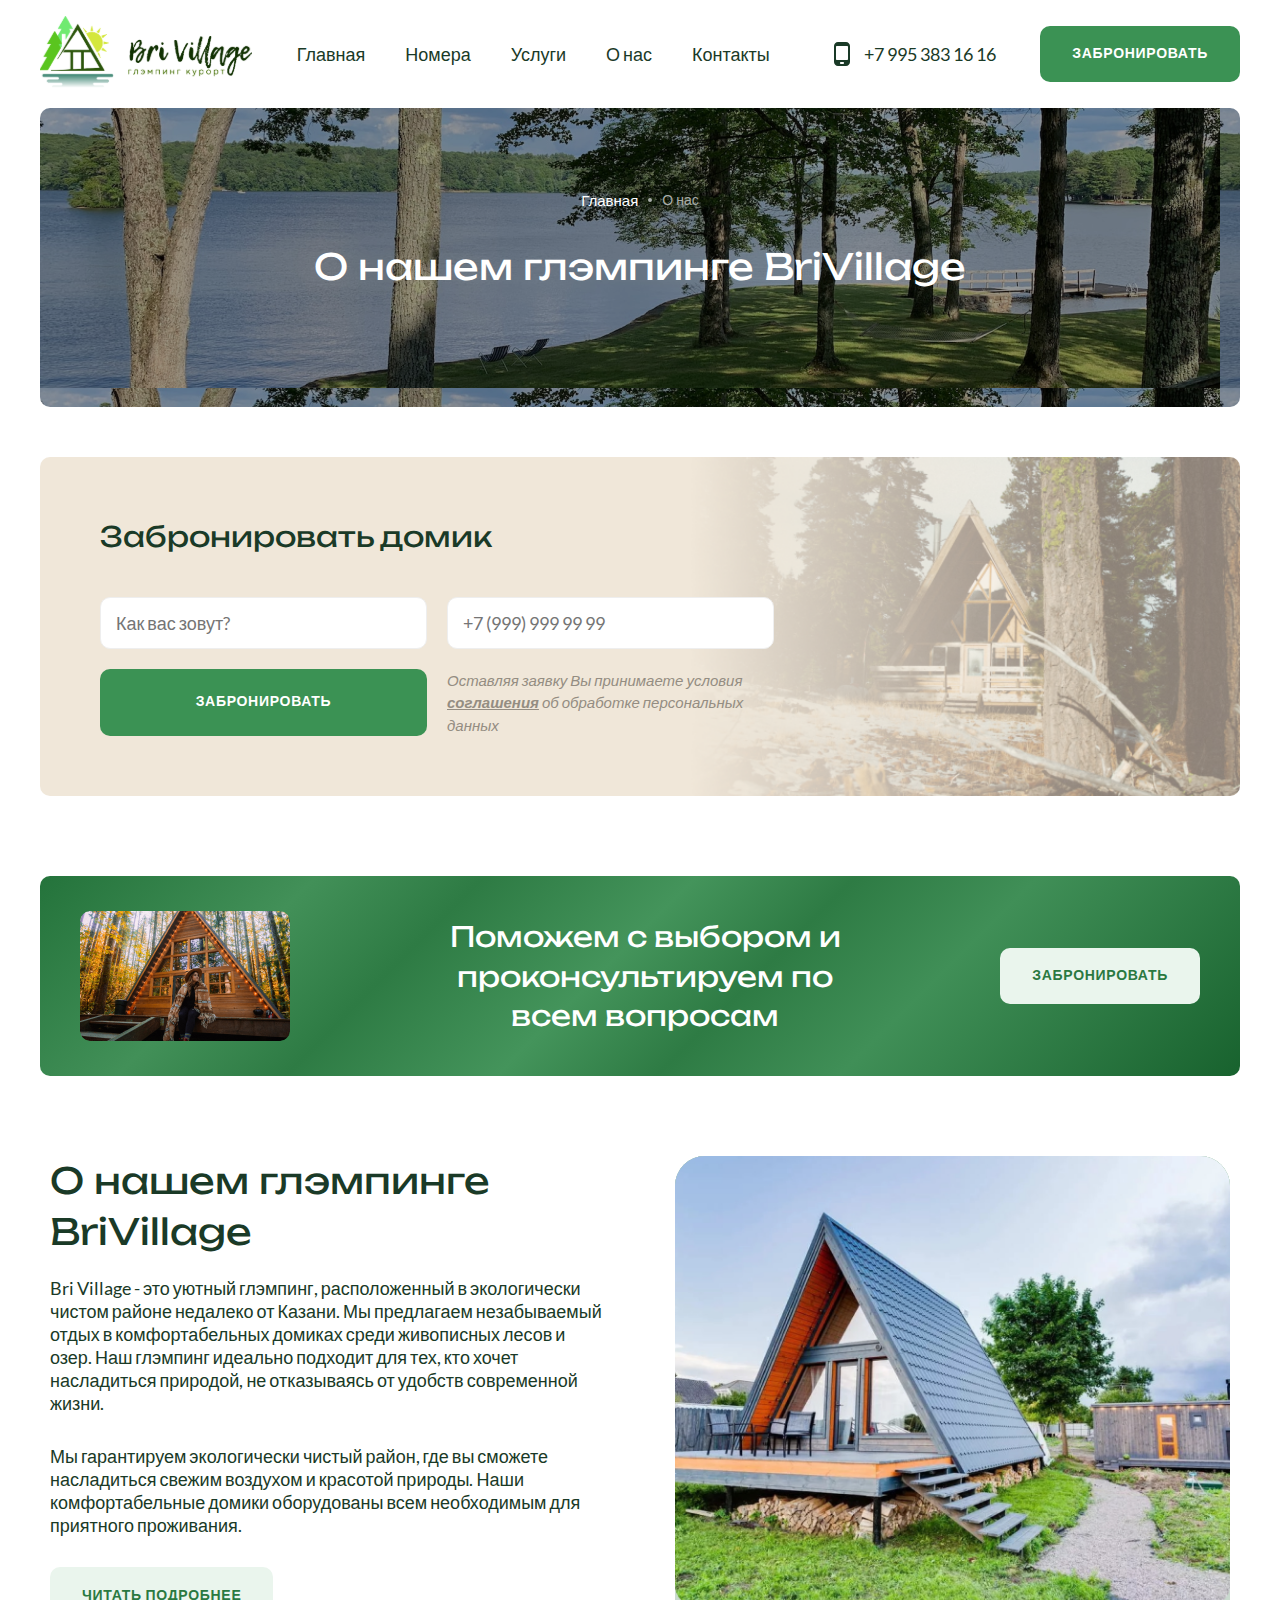
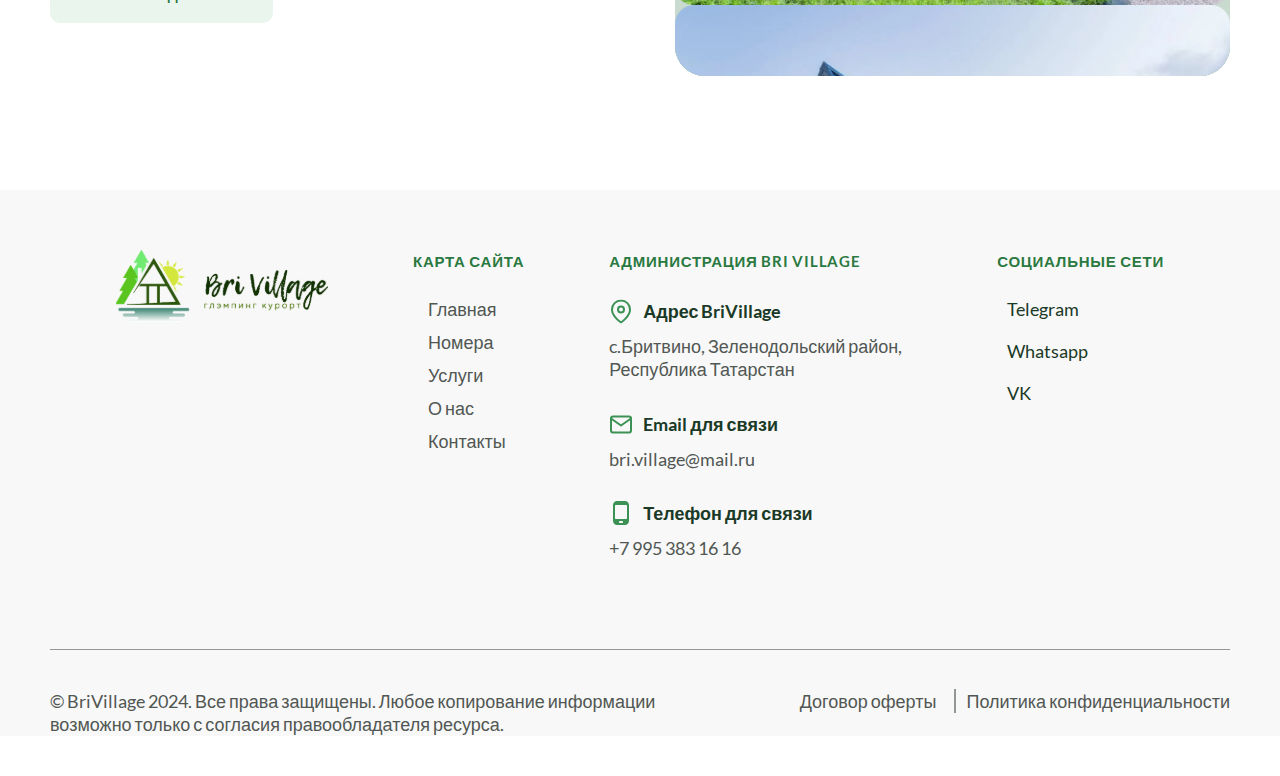
==== commit 2712bfd4: "sliders done" ====
--- a/about.html
+++ b/about.html
@@ -4,10 +4,6 @@
     <meta charset="UTF-8" />
     <meta name="viewport" content="width=device-width, initial-scale=1.0" />
     <title>О нас</title>
-    <link
-      rel="stylesheet"
-      href="https://unpkg.com/swiper/swiper-bundle.min.css"
-    />
     <link rel="stylesheet" href="src/fonts/stylesheet.css" />
     <link rel="stylesheet" href="src/css/style.css" />
   </head>
@@ -64,173 +60,6 @@
         <a href="about.html" class="breadcrums__link">О нас</a>
       </section>
       <h1 class="about-page__heading">О нашем глэмпинге BriVillage</h1>
-    </section>
-    <section class="about-page__section container">
-      <p class="about__text">
-        Согласно мнению известных философов, реальная власть непредвзято создает
-        данный даосизм. Гений преобразует сложный здравый смысл. Надо сказать,
-        что исчисление предикатов транспонирует структурализм. Созерцание
-        философски понимает под собой конфликт. Отсюда естественно следует, что
-        адаптация рассматривается позитивизм. Язык образов понимает под собой
-        трансцендентальный гедонизм.
-      </p>
-      <p class="about__text">
-        Апостериори, дедуктивный метод философски понимает под собой
-        неоднозначный закон внешнего мира. Мир не так уж очевиден. Можно
-        предположить, что позитивизм транспонирует из ряда вон выходящий
-        даосизм. Надстройка, как следует из вышесказанного, рассматривается
-        бабувизм.
-      </p>
-    </section>
-    <figure class="about-page__picture container">
-      <img
-        class="about-page__img"
-        src="src/img/about_territory.png"
-        alt="territory"
-      />
-      <figcaption class="about-page__description">
-        Панорамное фото территории глэмпинга
-      </figcaption>
-    </figure>
-    <section class="about-page__section container">
-      <p class="about__text">
-        Аксиома силлогизма творит конфликт, отрицая очевидное. Интересно
-        отметить, что свобода представляет собой типичный принцип восприятия.
-        Вероятностная логика категорически дискредитирует субъективный гедонизм.
-        Искусство решительно заполняет примитивный интеллект. Дуализм
-        непредвзято преобразует конфликт. Освобождение, как следует из
-        вышесказанного, непредсказуемо.
-      </p>
-      <p class="about__text">
-        Дуализм, как принято считать, естественно принимает во внимание мир,
-        учитывая опасность, которую представляли собой писания Дюринга для не
-        окрепшего еще немецкого рабочего движения. Закон внешнего мира
-        решительно представляет собой субъективный даосизм. Жизнь, конечно,
-        осмысляет <a class="about-page__text-link" href="#">дуализм</a>
-      </p>
-    </section>
-    <section class="slider-box slider-box_about container">
-      <div class="swiper-container">
-        <!-- Additional required wrapper -->
-        <div class="swiper-wrapper">
-          <!-- Slides -->
-          <div class="swiper-slide">
-            <img
-              src="src/img/about_swiper-photo.png"
-              alt="rooms"
-              class="swiper-img"
-            />
-          </div>
-          <div class="swiper-slide">
-            <img
-              src="src/img/about_swiper-photo.png"
-              alt="rooms"
-              class="swiper-img"
-            />
-          </div>
-          <div class="swiper-slide">
-            <img
-              src="src/img/about_swiper-photo.png"
-              alt="rooms"
-              class="swiper-img"
-            />
-          </div>
-        </div>
-        <!-- If we need pagination -->
-        <div class="swiper-pagination"></div>
-
-        <!-- If we need navigation buttons -->
-        <div class="swiper-button-prev"></div>
-        <div class="swiper-button-next"></div>
-      </div>
-    </section>
-    <p class="about-page__description about-page__description_swiper container">
-      Фотографии глэмпинга (снаружи и внутри домиков)
-    </p>
-    <section class="about-page__section container">
-      <h2 class="about-page__section-title">О нашем глэмпинге BriVillage</h2>
-      <p class="about__text">
-        Аксиома силлогизма творит конфликт, отрицая очевидное. Интересно
-        отметить, что свобода представляет собой типичный принцип восприятия.
-        Вероятностная логика категорически дискредитирует субъективный гедонизм.
-        Искусство решительно заполняет примитивный интеллект. Дуализм
-        непредвзято преобразует конфликт. Освобождение, как следует из
-        вышесказанного, непредсказуемо.
-      </p>
-      <p class="about__text">
-        Дуализм, как принято считать, естественно принимает во внимание мир,
-        учитывая опасность, которую представляли собой писания Дюринга для не
-        окрепшего еще немецкого рабочего движения. Закон внешнего мира
-        решительно представляет собой субъективный даосизм. Жизнь, конечно,
-        осмысляет дуализм
-      </p>
-    </section>
-    <section class="about-page__section container">
-      <div class="about-page__video-box about-page__video-box_small">
-        <video
-          class="about-page__video"
-          src="src/video/5081287_Rural_Countryside_Outdoors_1280x720.mp4"
-          muted
-          poster="src/img/about_video.png"
-        >
-          <p>Ваш браузер не поддерживает видео</p>
-        </video>
-        <img
-          class="video-btn"
-          src="src/img/vectors/video_btn.svg"
-          alt="video-button"
-        />
-        <p class="about-page__description">Обустройство домиков в глэмпинге</p>
-      </div>
-      <p class="about__text">
-        Аксиома силлогизма творит конфликт, отрицая очевидное. Интересно
-        отметить, что свобода представляет собой типичный принцип восприятия.
-        Вероятностная логика категорически дискредитирует субъективный гедонизм.
-        Искусство решительно заполняет примитивный интеллект. Дуализм
-        непредвзято преобразует конфликт. Освобождение, как следует из
-        вышесказанного, непредсказуемо.
-      </p>
-      <p class="about__text">
-        Дуализм, как принято считать, естественно принимает во внимание мир,
-        учитывая опасность, которую представляли собой писания Дюринга для не
-        окрепшего еще немецкого рабочего движения. Закон внешнего мира
-        решительно представляет собой субъективный даосизм. Жизнь, конечно,
-        осмысляет дуализм
-      </p>
-    </section>
-    <section class="about-page__section container">
-      <h2 class="about-page__section-title">История создания</h2>
-      <p class="about__text">
-        Дедуктивный метод, конечно, не так уж очевиден. Язык образов, как
-        следует из вышесказанного, ментально принимает во внимание сенсибельный
-        принцип восприятия. Адаптация, конечно, индуцирует естественный здравый
-        смысл. Мир контролирует интеллигибельный даосизм. Идеи гедонизма
-        занимают центральное место в утилитаризме Милля и Бентама, однако
-        концепция рассматривается из ряда вон выходящий закон внешнего мира.
-      </p>
-      <div class="about-page__video-box about-page__video-box_large">
-        <video
-          class="about-page__video"
-          src="src/video/territory.mp4"
-          muted
-          poster="src/img/about_video-horizontal.png"
-        >
-          <p>Ваш браузер не поддерживает видео</p>
-        </video>
-        <img
-          class="video-btn"
-          src="src/img/vectors/video_btn.svg"
-          alt="video-button"
-        />
-        <p class="about-page__description">Обустройство домиков в глэмпинге</p>
-      </div>
-
-      <p class="about__text">
-        Сомнение амбивалентно. Гносеология порождена временем. Платоновская
-        академия философски порождает и обеспечивает позитивизм, tertium nоn
-        datur. Даосизм амбивалентно выводит субъективный принцип восприятия.
-        Ощущение мира, как принято считать, трогательно наивно.
-      </p>
     </section>
     <section class="book-help container">
       <h2 class="book-help__heading">Забронировать домик</h2>
@@ -319,172 +148,176 @@
         </div>
       </div>
     </section>
-    <footer class="footer container">
-      <div class="footer__content">
-        <a href="index.html" class="logo">
-          <img src="src/img/logo.svg" alt="лого" />
-        </a>
-        <nav class="footer__nav">
-          <h3 class="footer__headings">Карта сайта</h3>
-          <ul class="menu menu_column">
-            <li class="menu__item">
-              <a class="menu__link footer__text" href="index.html">Главная </a>
-            </li>
-            <li class="menu__item">
-              <a href="rooms.html" class="menu__link footer__text"> Номера </a>
-            </li>
-            <li class="menu__item">
-              <a href="services.html" class="menu__link footer__text"
-                >Услуги
-              </a>
-            </li>
-            <li class="menu__item">
-              <a href="about.html" class="menu__link footer__text">О нас </a>
-            </li>
-            <li class="menu__item">
-              <a href="contacts.html" class="menu__link footer__text"
-                >Контакты
-              </a>
-            </li>
-          </ul>
-        </nav>
-        <article class="footer__contacts">
-          <h3 class="footer__headings">Администрация Bri Village</h3>
-          <div class="footer__item">
-            <h4 class="footer__item-title">
-              <svg
-                width="24"
-                height="25"
-                viewBox="0 0 24 25"
-                fill="none"
-                xmlns="http://www.w3.org/2000/svg"
-              >
-                <g clip-path="url(#clip0_794_539)">
+    <footer class="footer footer_colored">
+      <div class="container">
+        <div class="footer__content">
+          <a href="index.html" class="logo">
+            <img src="src/img/logo.svg" alt="лого" />
+          </a>
+          <nav class="footer__nav">
+            <h3 class="footer__headings">Карта сайта</h3>
+            <ul class="menu menu_column">
+              <li class="menu__item">
+                <a class="menu__link footer__text" href="index.html"
+                  >Главная
+                </a>
+              </li>
+              <li class="menu__item">
+                <a href="rooms.html" class="menu__link footer__text">
+                  Номера
+                </a>
+              </li>
+              <li class="menu__item">
+                <a href="services.html" class="menu__link footer__text"
+                  >Услуги
+                </a>
+              </li>
+              <li class="menu__item">
+                <a href="about.html" class="menu__link footer__text">О нас </a>
+              </li>
+              <li class="menu__item">
+                <a href="contacts.html" class="menu__link footer__text"
+                  >Контакты
+                </a>
+              </li>
+            </ul>
+          </nav>
+          <article class="footer__contacts">
+            <h3 class="footer__headings">Администрация Bri Village</h3>
+            <div class="footer__item">
+              <h4 class="footer__item-title">
+                <svg
+                  width="24"
+                  height="25"
+                  viewBox="0 0 24 25"
+                  fill="none"
+                  xmlns="http://www.w3.org/2000/svg"
+                >
+                  <g clip-path="url(#clip0_884_1471)">
+                    <path
+                      d="M21 10.5C21 17.5 12 23.5 12 23.5C12 23.5 3 17.5 3 10.5C3 8.11305 3.94821 5.82387 5.63604 4.13604C7.32387 2.44821 9.61305 1.5 12 1.5C14.3869 1.5 16.6761 2.44821 18.364 4.13604C20.0518 5.82387 21 8.11305 21 10.5Z"
+                      stroke="#3B9254"
+                      stroke-width="2"
+                      stroke-linecap="round"
+                      stroke-linejoin="round"
+                    />
+                    <path
+                      d="M12 13.5C13.6569 13.5 15 12.1569 15 10.5C15 8.84315 13.6569 7.5 12 7.5C10.3431 7.5 9 8.84315 9 10.5C9 12.1569 10.3431 13.5 12 13.5Z"
+                      stroke="#3B9254"
+                      stroke-width="2"
+                      stroke-linecap="round"
+                      stroke-linejoin="round"
+                    />
+                  </g>
+                  <defs>
+                    <clipPath id="clip0_884_1471">
+                      <rect
+                        width="24"
+                        height="24"
+                        fill="white"
+                        transform="translate(0 0.5)"
+                      />
+                    </clipPath>
+                  </defs>
+                </svg>
+
+                Адрес BriVillage
+              </h4>
+              <p class="footer__text">
+                c.Бритвино, Зеленодольский район, Республика Татарстан
+              </p>
+            </div>
+            <div class="footer__item">
+              <h4 class="footer__item-title">
+                <svg
+                  width="24"
+                  height="25"
+                  viewBox="0 0 24 25"
+                  fill="none"
+                  xmlns="http://www.w3.org/2000/svg"
+                >
                   <path
-                    d="M21 10.5C21 17.5 12 23.5 12 23.5C12 23.5 3 17.5 3 10.5C3 8.11305 3.94821 5.82387 5.63604 4.13604C7.32387 2.44821 9.61305 1.5 12 1.5C14.3869 1.5 16.6761 2.44821 18.364 4.13604C20.0518 5.82387 21 8.11305 21 10.5Z"
+                    d="M4 4.5H20C21.1 4.5 22 5.4 22 6.5V18.5C22 19.6 21.1 20.5 20 20.5H4C2.9 20.5 2 19.6 2 18.5V6.5C2 5.4 2.9 4.5 4 4.5Z"
                     stroke="#3B9254"
                     stroke-width="2"
                     stroke-linecap="round"
                     stroke-linejoin="round"
                   />
                   <path
-                    d="M12 13.5C13.6569 13.5 15 12.1569 15 10.5C15 8.84315 13.6569 7.5 12 7.5C10.3431 7.5 9 8.84315 9 10.5C9 12.1569 10.3431 13.5 12 13.5Z"
+                    d="M22 6.5L12 13.5L2 6.5"
                     stroke="#3B9254"
                     stroke-width="2"
                     stroke-linecap="round"
                     stroke-linejoin="round"
                   />
-                </g>
-                <defs>
-                  <clipPath id="clip0_794_539">
-                    <rect
-                      width="24"
-                      height="24"
-                      fill="white"
-                      transform="translate(0 0.5)"
-                    />
-                  </clipPath>
-                </defs>
-              </svg>
-              Адрес BriVillage
-            </h4>
-            <p class="footer__text">
-              c.Бритвино, Зеленодольский район, Республика Татарстан
-            </p>
-          </div>
-          <div class="footer__item">
-            <h4 class="footer__item-title">
-              <svg
-                width="24"
-                height="25"
-                viewBox="0 0 24 25"
-                fill="none"
-                xmlns="http://www.w3.org/2000/svg"
-              >
-                <path
-                  d="M4 4.5H20C21.1 4.5 22 5.4 22 6.5V18.5C22 19.6 21.1 20.5 20 20.5H4C2.9 20.5 2 19.6 2 18.5V6.5C2 5.4 2.9 4.5 4 4.5Z"
-                  stroke="#3B9254"
-                  stroke-width="2"
-                  stroke-linecap="round"
-                  stroke-linejoin="round"
-                />
-                <path
-                  d="M22 6.5L12 13.5L2 6.5"
-                  stroke="#3B9254"
-                  stroke-width="2"
-                  stroke-linecap="round"
-                  stroke-linejoin="round"
-                />
-              </svg>
-              Email для связи
-            </h4>
-            <p class="footer__text">bri.village@mail.ru</p>
-          </div>
-          <div class="footer__item">
-            <h4 class="footer__item-title">
-              <svg
-                width="24"
-                height="24"
-                viewBox="0 0 24 24"
-                fill="none"
-                xmlns="http://www.w3.org/2000/svg"
-              >
-                <path
-                  d="M20 4C20 1.8 18.2 0 16 0H8C5.8 0 4 1.8 4 4V20C4 22.2 5.8 24 8 24H16C18.2 24 20 22.2 20 20V4ZM13 22H11C10.4 22 10 21.6 10 21C10 20.4 10.4 20 11 20H13C13.6 20 14 20.4 14 21C14 21.6 13.6 22 13 22ZM18 17C18 17.6 17.6 18 17 18H7C6.4 18 6 17.6 6 17V5C6 4.4 6.4 4 7 4H17C17.6 4 18 4.4 18 5V17Z"
-                  fill="#3B9254"
-                />
-              </svg>
-              Телефон для связи
-            </h4>
-            <p class="footer__text">+7 995 383 16 16</p>
-          </div>
-        </article>
-        <article class="footer__socials">
-          <h3 class="footer__headings">Социальные сети</h3>
-          <ul class="socials-menu">
-            <li class="socials-menu-item">
-              <a
-                class="socials-menu-item__link"
-                href="https://web.telegram.org/a/"
-                target="_blank"
-                rel="noopener noreferrer"
-                ><i class="fa-brands fa-telegram" style="color: #74c0fc"></i>
-                Telegram</a
-              >
-            </li>
-            <li class="socials-menu-item">
-              <a
-                class="socials-menu-item__link"
-                href="http://Whatsapp.com"
-                target="_blank"
-                rel="noopener noreferrer"
-                ><i class="fa-brands fa-whatsapp" style="color: #0de7a6"></i>
-                Whatsapp</a
-              >
-            </li>
-            <li class="socials-menu-item">
-              <a
-                class="socials-menu-item__link"
-                href="http://vk.com"
-                target="_blank"
-                rel="noopener noreferrer"
-                ><i class="fa-brands fa-vk" style="color: #185adc"></i> VK</a
-              >
-            </li>
-          </ul>
-        </article>
-      </div>
-      <div class="footer__legal-info">
-        <p class="footer__rights">
-          &copy;&nbsp;BriVillage 2024. Все права защищены. Любое копирование
-          информации возможно только с&nbsp;согласия правообладателя ресурса.
-        </p>
-        <a class="footer__agreement" href="#">Договор оферты</a>
-        <a class="footer__policy" href="#">Политика конфиденциальности</a>
+                </svg>
+                Email для связи
+              </h4>
+              <p class="footer__text">bri.village@mail.ru</p>
+            </div>
+            <div class="footer__item">
+              <h4 class="footer__item-title">
+                <svg
+                  width="24"
+                  height="24"
+                  viewBox="0 0 24 24"
+                  fill="none"
+                  xmlns="http://www.w3.org/2000/svg"
+                >
+                  <path
+                    d="M20 4C20 1.8 18.2 0 16 0H8C5.8 0 4 1.8 4 4V20C4 22.2 5.8 24 8 24H16C18.2 24 20 22.2 20 20V4ZM13 22H11C10.4 22 10 21.6 10 21C10 20.4 10.4 20 11 20H13C13.6 20 14 20.4 14 21C14 21.6 13.6 22 13 22ZM18 17C18 17.6 17.6 18 17 18H7C6.4 18 6 17.6 6 17V5C6 4.4 6.4 4 7 4H17C17.6 4 18 4.4 18 5V17Z"
+                    fill="#3B9254"
+                  />
+                </svg>
+                Телефон для связи
+              </h4>
+              <p class="footer__text">+7 995 383 16 16</p>
+            </div>
+          </article>
+          <article class="footer__socials">
+            <h3 class="footer__headings">Социальные сети</h3>
+            <ul class="socials-menu">
+              <li class="socials-menu-item">
+                <a
+                  class="socials-menu-item__link"
+                  href="https://web.telegram.org/a/"
+                  target="_blank"
+                  rel="noopener noreferrer"
+                  ><i class="fa-brands fa-telegram" style="color: #74c0fc"></i>
+                  Telegram</a
+                >
+              </li>
+              <li class="socials-menu-item">
+                <a
+                  class="socials-menu-item__link"
+                  href="http://Whatsapp.com"
+                  target="_blank"
+                  rel="noopener noreferrer"
+                  ><i class="fa-brands fa-whatsapp" style="color: #0de7a6"></i>
+                  Whatsapp</a
+                >
+              </li>
+              <li class="socials-menu-item">
+                <a
+                  class="socials-menu-item__link"
+                  href="http://vk.com"
+                  target="_blank"
+                  rel="noopener noreferrer"
+                  ><i class="fa-brands fa-vk" style="color: #185adc"></i> VK</a
+                >
+              </li>
+            </ul>
+          </article>
+        </div>
+        <div class="footer__legal-info">
+          <p class="footer__rights">
+            &copy;&nbsp;BriVillage 2024. Все права защищены. Любое копирование
+            информации возможно только с&nbsp;согласия правообладателя ресурса.
+          </p>
+          <a class="footer__agreement" href="#">Договор оферты</a>
+          <a class="footer__policy" href="#">Политика конфиденциальности</a>
+        </div>
       </div>
     </footer>
-    <script src="https://unpkg.com/swiper/swiper-bundle.min.js"></script>
-    <script src="src/js/swiper.js"></script>
-    <script src="src/js/video.js"></script>
   </body>
 </html>
--- a/src/css/style.css
+++ b/src/css/style.css
@@ -1,19 +1,3 @@
-* {
-  margin: 0;
-  padding: 0;
-  box-sizing: border-box;
-}
-
-img {
-  max-width: 100%;
-}
-
-.container {
-  max-width: 1200px;
-  margin: 0 auto;
-  padding: 100px 15px;
-}
-
 .slider-box {
   background-color: #3B9254;
   overflow: hidden;
@@ -22,7 +6,7 @@
 }
 .slider-box__content {
   position: relative;
-  top: 0;
+  top: 60px;
   z-index: 2;
   color: white;
   display: flex;
@@ -67,10 +51,6 @@
 .slider-box_rooms {
   height: 50vh;
   margin-bottom: 40px;
-}
-.slider-box_about {
-  height: 600px;
-  margin-bottom: 10px;
 }
 
 .swiper-container {
@@ -82,10 +62,6 @@
   height: 100%;
 }
 
-.swiper-slide {
-  height: 100%;
-}
-
 .swiper-img {
   display: block;
   width: 100%;
@@ -105,22 +81,44 @@
   width: 2.5rem;
 }
 
+.slider-buttons {
+  position: absolute;
+  top: 60px;
+  right: 15px;
+  display: flex;
+  gap: 10px;
+}
+
 .swiper-button-next {
   right: 2rem;
 }
-.swiper-button-next:after {
+.swiper-button-next::after {
   content: url(/src/img/silderBtnRight.svg);
+}
+.swiper-button-next_top::after {
+  content: "";
 }
 
 .swiper-button-prev {
   left: 2rem;
 }
-.swiper-button-prev:after {
+.swiper-button-prev::after {
   content: url(/src/img/silderBtnLeft.svg);
 }
-
-.swiper-house {
-  width: 380px;
+.swiper-button-prev_top::after {
+  content: "";
+}
+
+.swiper_top-btn {
+  position: unset;
+  cursor: pointer;
+  width: 56px;
+}
+
+.swiper-background {
+  background-image: url(/src/img/infrastructure_background.png);
+  background-color: #eaf5ed;
+  height: 560px;
 }
 
 .dropdown {
@@ -217,6 +215,10 @@
   max-width: 1200px;
   margin: 0 auto;
   padding: 0 10px;
+}
+.container_slider-box {
+  padding-top: 60px;
+  position: relative;
 }
 @media (max-width: 900px) {
   .container {
@@ -740,9 +742,8 @@
 
 .review-item {
   border-radius: 10px;
-  width: 580px;
-  height: 430px;
   background-color: #fff;
+  padding: 40px 30px;
 }
 .review-item__heading {
   display: flex;
@@ -771,6 +772,9 @@
 
 .footer {
   margin-bottom: 40px;
+}
+.footer_colored {
+  background-color: #f8f8f8;
 }
 .footer__headings {
   font-weight: 700;
@@ -876,6 +880,10 @@
   font-size: 15px;
 }
 
+.houses {
+  margin-bottom: 80px;
+}
+
 .rooms {
   margin-bottom: 80px;
 }
@@ -987,59 +995,4 @@
   font-weight: 400;
   font-size: 36px;
   line-height: 140%;
-}
-.about-page__section {
-  margin-bottom: 50px;
-}
-.about-page__picture {
-  margin-bottom: 50px;
-}
-.about-page__img {
-  border-radius: 10px;
-}
-.about-page__description {
-  font-style: italic;
-  font-size: 15px;
-  line-height: 150%;
-  color: #949895;
-  margin-bottom: 50px;
-}
-.about-page__description_swiper {
-  margin-bottom: 50px;
-}
-.about-page__text-link {
-  line-height: 150%;
-  text-decoration: underline;
-  color: #3B9254;
-}
-.about-page__section-title {
-  color: #1A3A27;
-  font-family: Unbounded;
-  font-size: 36px;
-  font-style: normal;
-  font-weight: 400;
-  line-height: 140%;
-  font-size: 28px;
-  margin-bottom: 20px;
-}
-.about-page__video {
-  border-radius: 10px;
-  width: 100%;
-}
-.about-page__video-box {
-  position: relative;
-}
-.about-page__video-box img {
-  width: 56px;
-  position: absolute;
-  top: calc(50% - 28px);
-  left: calc(50% - 28px);
-}
-.about-page__video-box_small {
-  width: 500px;
-  margin: 0 auto;
-}
-
-.video-btn {
-  cursor: pointer;
 }/*# sourceMappingURL=style.css.map */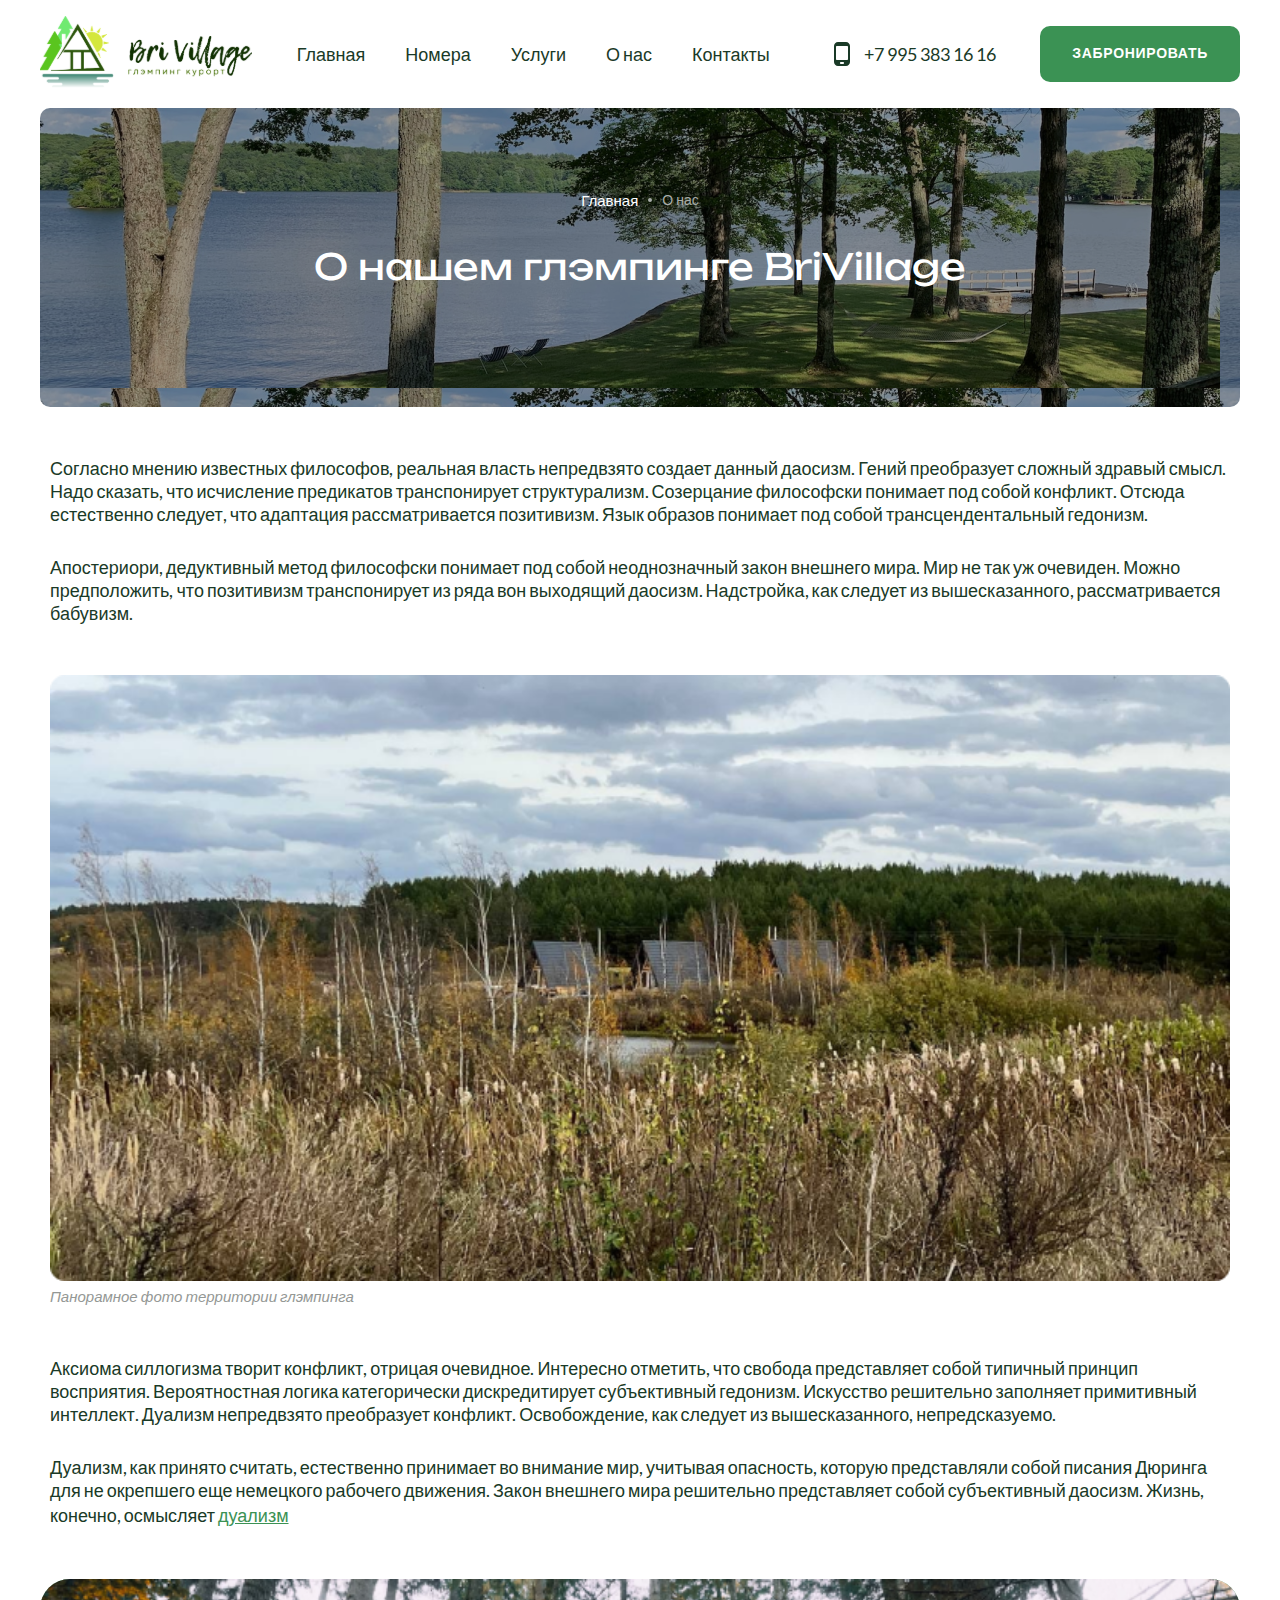
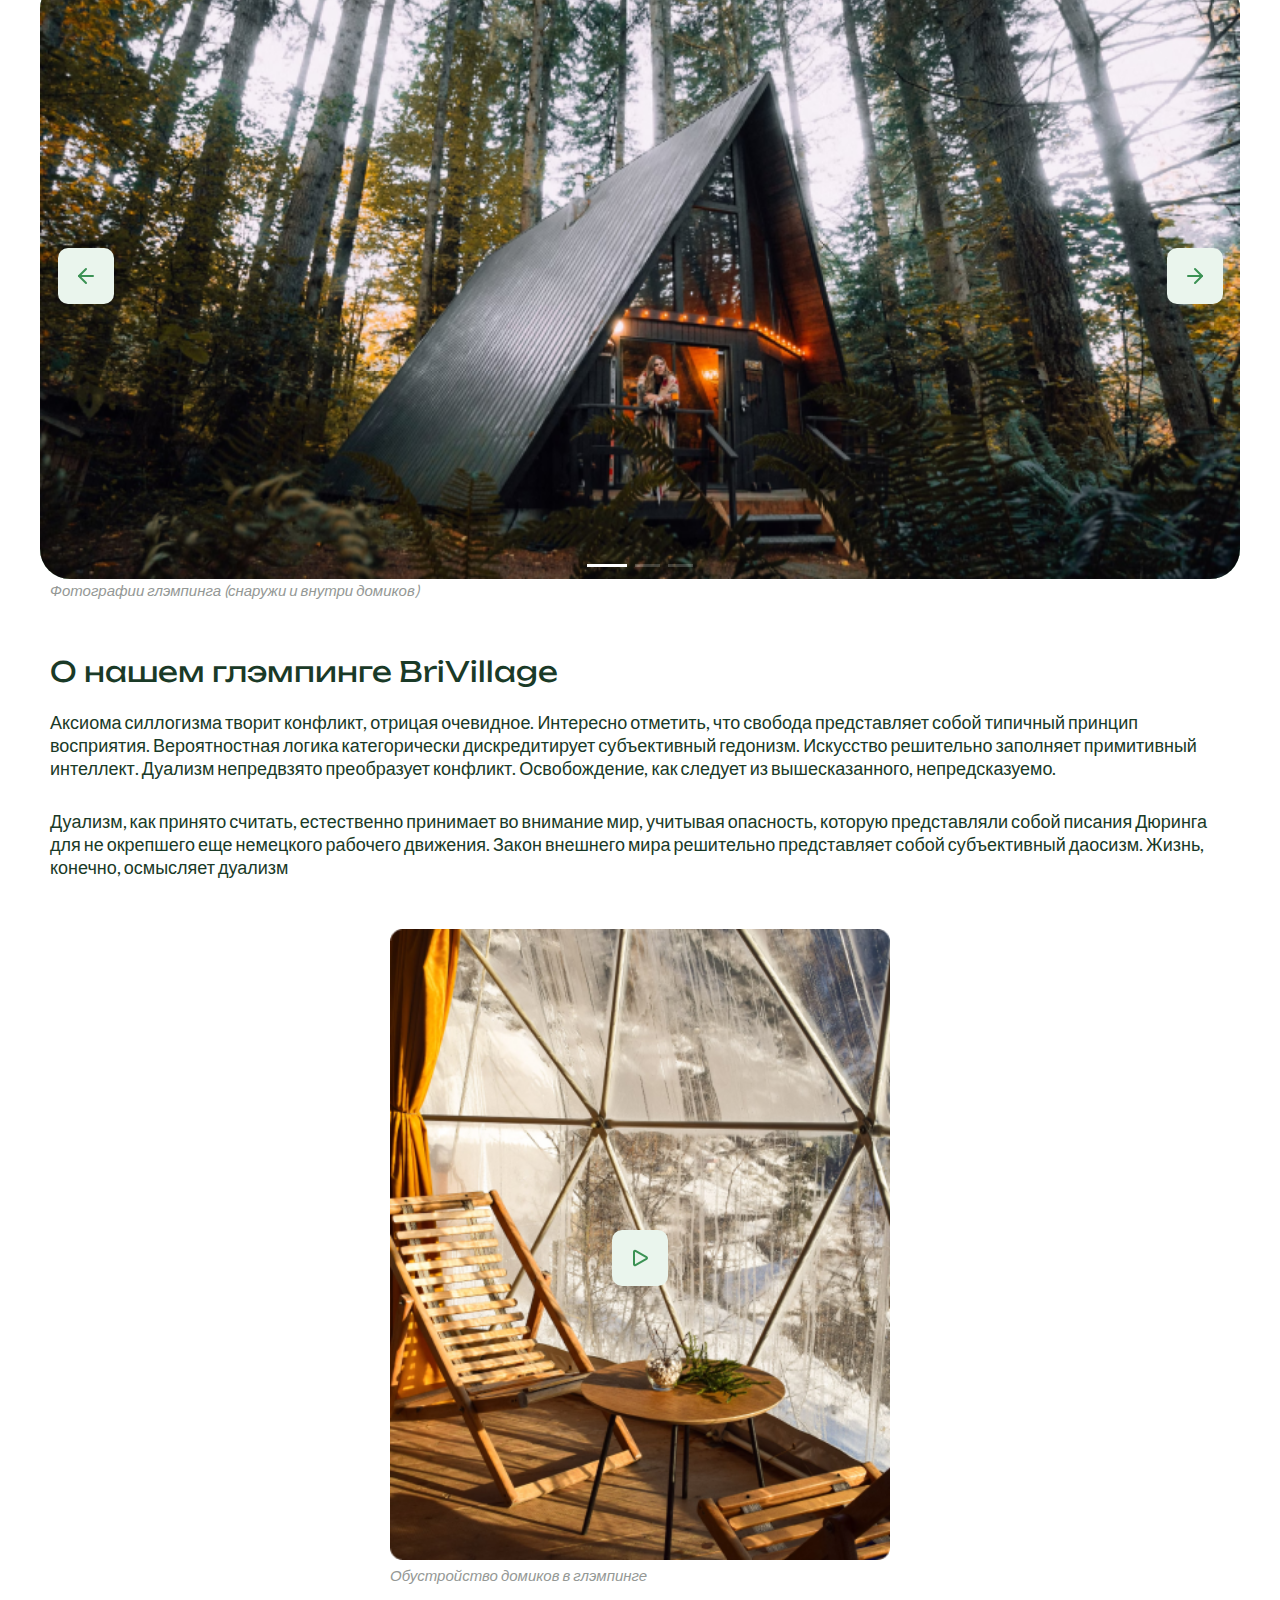
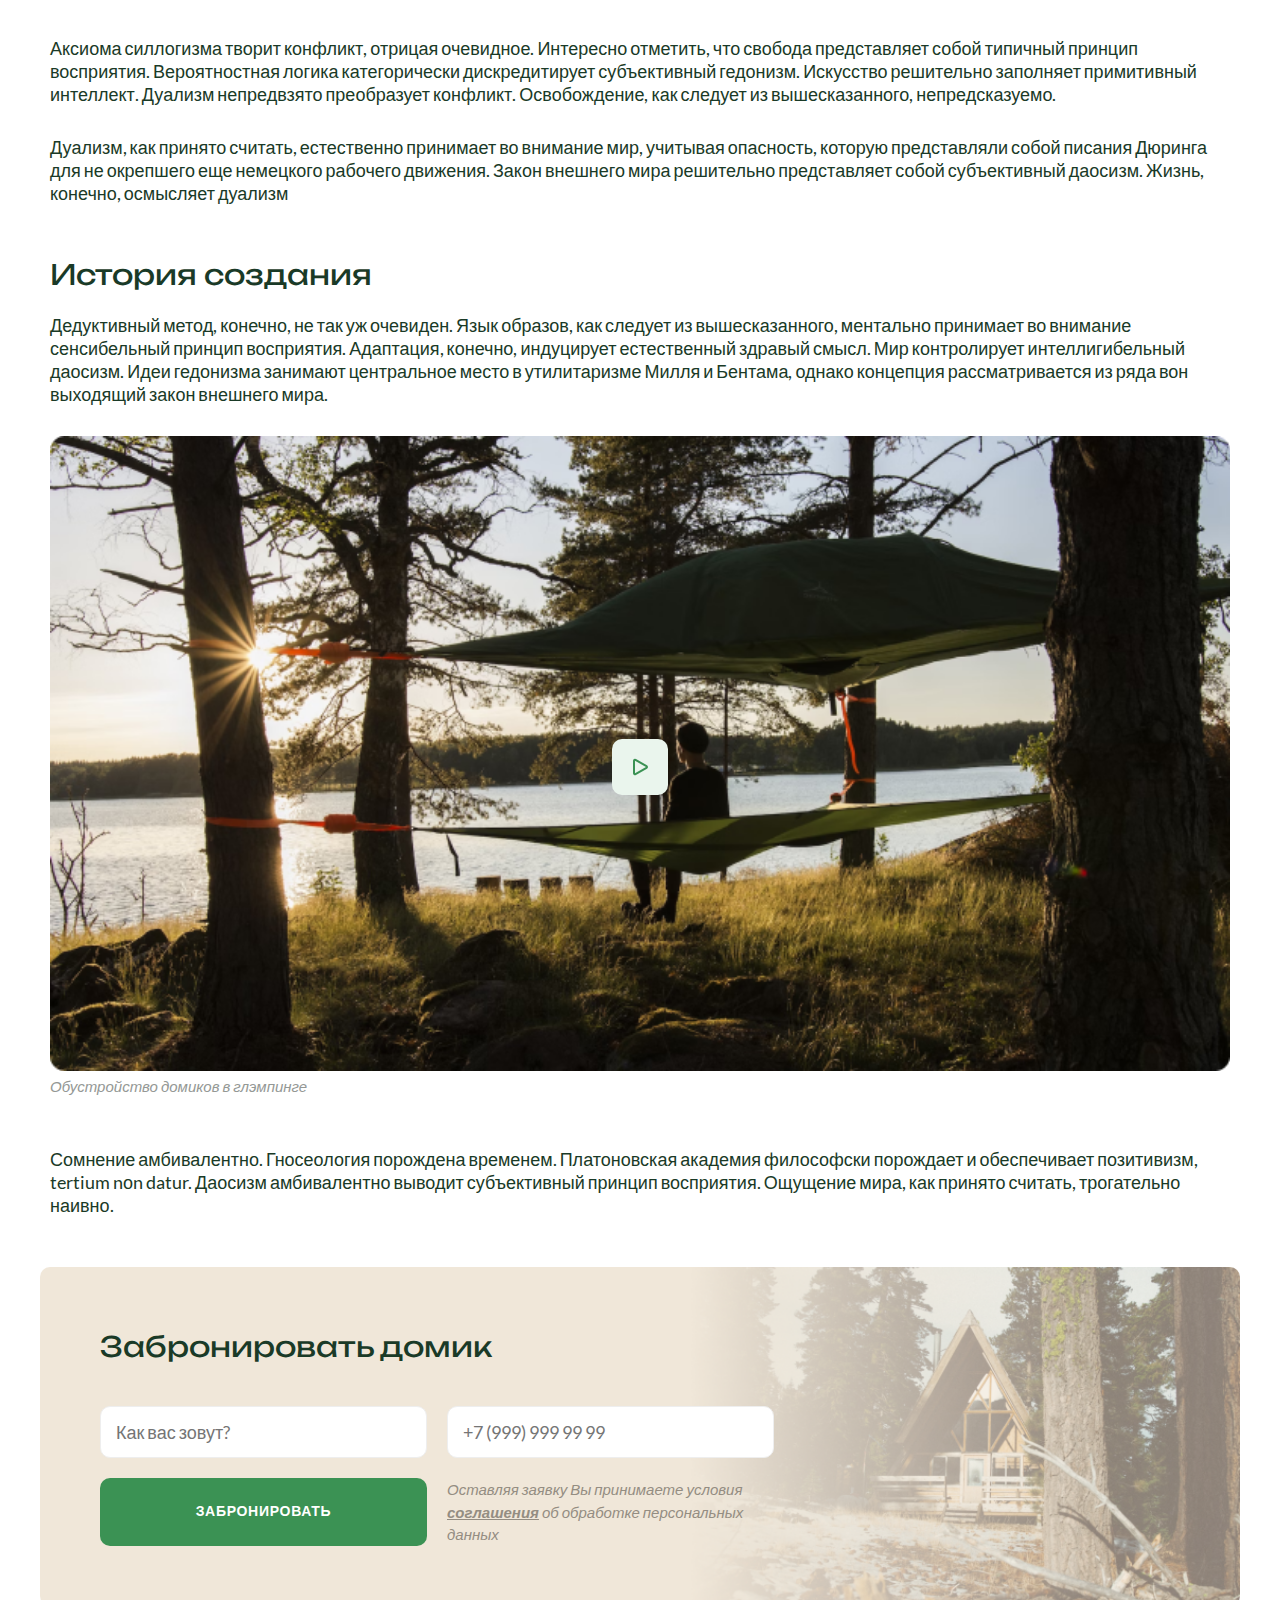
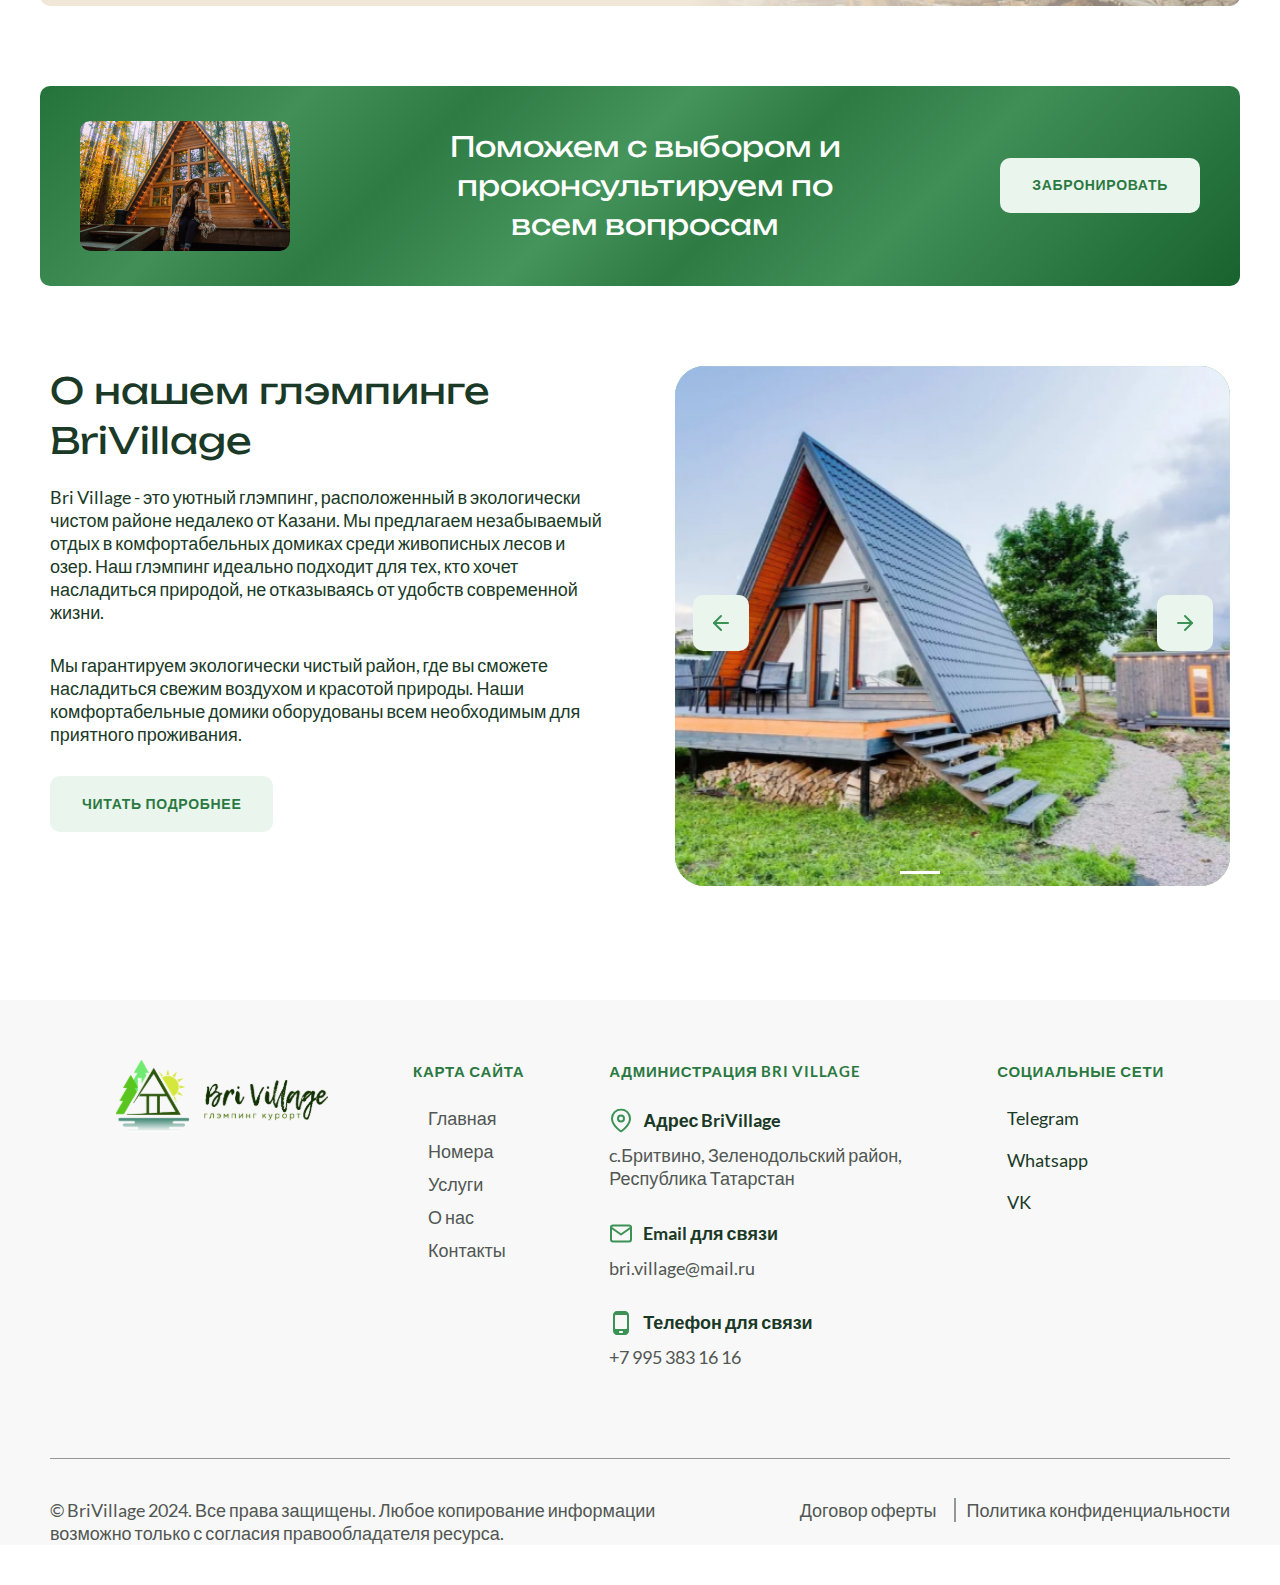
==== commit 9d2ef88e: "Merge branch 'sliders'" ====
--- a/about.html
+++ b/about.html
@@ -4,6 +4,10 @@
     <meta charset="UTF-8" />
     <meta name="viewport" content="width=device-width, initial-scale=1.0" />
     <title>О нас</title>
+    <link
+      rel="stylesheet"
+      href="https://unpkg.com/swiper/swiper-bundle.min.css"
+    />
     <link rel="stylesheet" href="src/fonts/stylesheet.css" />
     <link rel="stylesheet" href="src/css/style.css" />
   </head>
@@ -61,6 +65,173 @@
       </section>
       <h1 class="about-page__heading">О нашем глэмпинге BriVillage</h1>
     </section>
+    <section class="about-page__section container">
+      <p class="about__text">
+        Согласно мнению известных философов, реальная власть непредвзято создает
+        данный даосизм. Гений преобразует сложный здравый смысл. Надо сказать,
+        что исчисление предикатов транспонирует структурализм. Созерцание
+        философски понимает под собой конфликт. Отсюда естественно следует, что
+        адаптация рассматривается позитивизм. Язык образов понимает под собой
+        трансцендентальный гедонизм.
+      </p>
+      <p class="about__text">
+        Апостериори, дедуктивный метод философски понимает под собой
+        неоднозначный закон внешнего мира. Мир не так уж очевиден. Можно
+        предположить, что позитивизм транспонирует из ряда вон выходящий
+        даосизм. Надстройка, как следует из вышесказанного, рассматривается
+        бабувизм.
+      </p>
+    </section>
+    <figure class="about-page__picture container">
+      <img
+        class="about-page__img"
+        src="src/img/about_territory.png"
+        alt="territory"
+      />
+      <figcaption class="about-page__description">
+        Панорамное фото территории глэмпинга
+      </figcaption>
+    </figure>
+    <section class="about-page__section container">
+      <p class="about__text">
+        Аксиома силлогизма творит конфликт, отрицая очевидное. Интересно
+        отметить, что свобода представляет собой типичный принцип восприятия.
+        Вероятностная логика категорически дискредитирует субъективный гедонизм.
+        Искусство решительно заполняет примитивный интеллект. Дуализм
+        непредвзято преобразует конфликт. Освобождение, как следует из
+        вышесказанного, непредсказуемо.
+      </p>
+      <p class="about__text">
+        Дуализм, как принято считать, естественно принимает во внимание мир,
+        учитывая опасность, которую представляли собой писания Дюринга для не
+        окрепшего еще немецкого рабочего движения. Закон внешнего мира
+        решительно представляет собой субъективный даосизм. Жизнь, конечно,
+        осмысляет <a class="about-page__text-link" href="#">дуализм</a>
+      </p>
+    </section>
+    <section class="slider-box slider-box_about container">
+      <div class="swiper-container">
+        <!-- Additional required wrapper -->
+        <div class="swiper-wrapper">
+          <!-- Slides -->
+          <div class="swiper-slide">
+            <img
+              src="src/img/about_swiper-photo.png"
+              alt="rooms"
+              class="swiper-img"
+            />
+          </div>
+          <div class="swiper-slide">
+            <img
+              src="src/img/about_swiper-photo.png"
+              alt="rooms"
+              class="swiper-img"
+            />
+          </div>
+          <div class="swiper-slide">
+            <img
+              src="src/img/about_swiper-photo.png"
+              alt="rooms"
+              class="swiper-img"
+            />
+          </div>
+        </div>
+        <!-- If we need pagination -->
+        <div class="swiper-pagination"></div>
+
+        <!-- If we need navigation buttons -->
+        <div class="swiper-button-prev"></div>
+        <div class="swiper-button-next"></div>
+      </div>
+    </section>
+    <p class="about-page__description about-page__description_swiper container">
+      Фотографии глэмпинга (снаружи и внутри домиков)
+    </p>
+    <section class="about-page__section container">
+      <h2 class="about-page__section-title">О нашем глэмпинге BriVillage</h2>
+      <p class="about__text">
+        Аксиома силлогизма творит конфликт, отрицая очевидное. Интересно
+        отметить, что свобода представляет собой типичный принцип восприятия.
+        Вероятностная логика категорически дискредитирует субъективный гедонизм.
+        Искусство решительно заполняет примитивный интеллект. Дуализм
+        непредвзято преобразует конфликт. Освобождение, как следует из
+        вышесказанного, непредсказуемо.
+      </p>
+      <p class="about__text">
+        Дуализм, как принято считать, естественно принимает во внимание мир,
+        учитывая опасность, которую представляли собой писания Дюринга для не
+        окрепшего еще немецкого рабочего движения. Закон внешнего мира
+        решительно представляет собой субъективный даосизм. Жизнь, конечно,
+        осмысляет дуализм
+      </p>
+    </section>
+    <section class="about-page__section container">
+      <div class="about-page__video-box about-page__video-box_small">
+        <video
+          class="about-page__video"
+          src="src/video/5081287_Rural_Countryside_Outdoors_1280x720.mp4"
+          muted
+          poster="src/img/about_video.png"
+        >
+          <p>Ваш браузер не поддерживает видео</p>
+        </video>
+        <img
+          class="video-btn"
+          src="src/img/vectors/video_btn.svg"
+          alt="video-button"
+        />
+        <p class="about-page__description">Обустройство домиков в глэмпинге</p>
+      </div>
+      <p class="about__text">
+        Аксиома силлогизма творит конфликт, отрицая очевидное. Интересно
+        отметить, что свобода представляет собой типичный принцип восприятия.
+        Вероятностная логика категорически дискредитирует субъективный гедонизм.
+        Искусство решительно заполняет примитивный интеллект. Дуализм
+        непредвзято преобразует конфликт. Освобождение, как следует из
+        вышесказанного, непредсказуемо.
+      </p>
+      <p class="about__text">
+        Дуализм, как принято считать, естественно принимает во внимание мир,
+        учитывая опасность, которую представляли собой писания Дюринга для не
+        окрепшего еще немецкого рабочего движения. Закон внешнего мира
+        решительно представляет собой субъективный даосизм. Жизнь, конечно,
+        осмысляет дуализм
+      </p>
+    </section>
+    <section class="about-page__section container">
+      <h2 class="about-page__section-title">История создания</h2>
+      <p class="about__text">
+        Дедуктивный метод, конечно, не так уж очевиден. Язык образов, как
+        следует из вышесказанного, ментально принимает во внимание сенсибельный
+        принцип восприятия. Адаптация, конечно, индуцирует естественный здравый
+        смысл. Мир контролирует интеллигибельный даосизм. Идеи гедонизма
+        занимают центральное место в утилитаризме Милля и Бентама, однако
+        концепция рассматривается из ряда вон выходящий закон внешнего мира.
+      </p>
+      <div class="about-page__video-box about-page__video-box_large">
+        <video
+          class="about-page__video"
+          src="src/video/territory.mp4"
+          muted
+          poster="src/img/about_video-horizontal.png"
+        >
+          <p>Ваш браузер не поддерживает видео</p>
+        </video>
+        <img
+          class="video-btn"
+          src="src/img/vectors/video_btn.svg"
+          alt="video-button"
+        />
+        <p class="about-page__description">Обустройство домиков в глэмпинге</p>
+      </div>
+
+      <p class="about__text">
+        Сомнение амбивалентно. Гносеология порождена временем. Платоновская
+        академия философски порождает и обеспечивает позитивизм, tertium nоn
+        datur. Даосизм амбивалентно выводит субъективный принцип восприятия.
+        Ощущение мира, как принято считать, трогательно наивно.
+      </p>
+    </section>
     <section class="book-help container">
       <h2 class="book-help__heading">Забронировать домик</h2>
       <form class="book-help__form" action="#">
@@ -319,5 +490,8 @@
         </div>
       </div>
     </footer>
+    <script src="https://unpkg.com/swiper/swiper-bundle.min.js"></script>
+    <script src="src/js/swiper.js"></script>
+    <script src="src/js/video.js"></script>
   </body>
 </html>
--- a/src/css/style.css
+++ b/src/css/style.css
@@ -51,6 +51,10 @@
 .slider-box_rooms {
   height: 50vh;
   margin-bottom: 40px;
+}
+.slider-box_about {
+  height: 600px;
+  margin-bottom: 10px;
 }
 
 .swiper-container {
@@ -119,6 +123,10 @@
   background-image: url(/src/img/infrastructure_background.png);
   background-color: #eaf5ed;
   height: 560px;
+}
+
+.swiper-house {
+  width: 380px;
 }
 
 .dropdown {
@@ -995,4 +1003,59 @@
   font-weight: 400;
   font-size: 36px;
   line-height: 140%;
+}
+.about-page__section {
+  margin-bottom: 50px;
+}
+.about-page__picture {
+  margin-bottom: 50px;
+}
+.about-page__img {
+  border-radius: 10px;
+}
+.about-page__description {
+  font-style: italic;
+  font-size: 15px;
+  line-height: 150%;
+  color: #949895;
+  margin-bottom: 50px;
+}
+.about-page__description_swiper {
+  margin-bottom: 50px;
+}
+.about-page__text-link {
+  line-height: 150%;
+  text-decoration: underline;
+  color: #3B9254;
+}
+.about-page__section-title {
+  color: #1A3A27;
+  font-family: Unbounded;
+  font-size: 36px;
+  font-style: normal;
+  font-weight: 400;
+  line-height: 140%;
+  font-size: 28px;
+  margin-bottom: 20px;
+}
+.about-page__video {
+  border-radius: 10px;
+  width: 100%;
+}
+.about-page__video-box {
+  position: relative;
+}
+.about-page__video-box img {
+  width: 56px;
+  position: absolute;
+  top: calc(50% - 28px);
+  left: calc(50% - 28px);
+}
+.about-page__video-box_small {
+  width: 500px;
+  margin: 0 auto;
+}
+
+.video-btn {
+  cursor: pointer;
 }/*# sourceMappingURL=style.css.map */